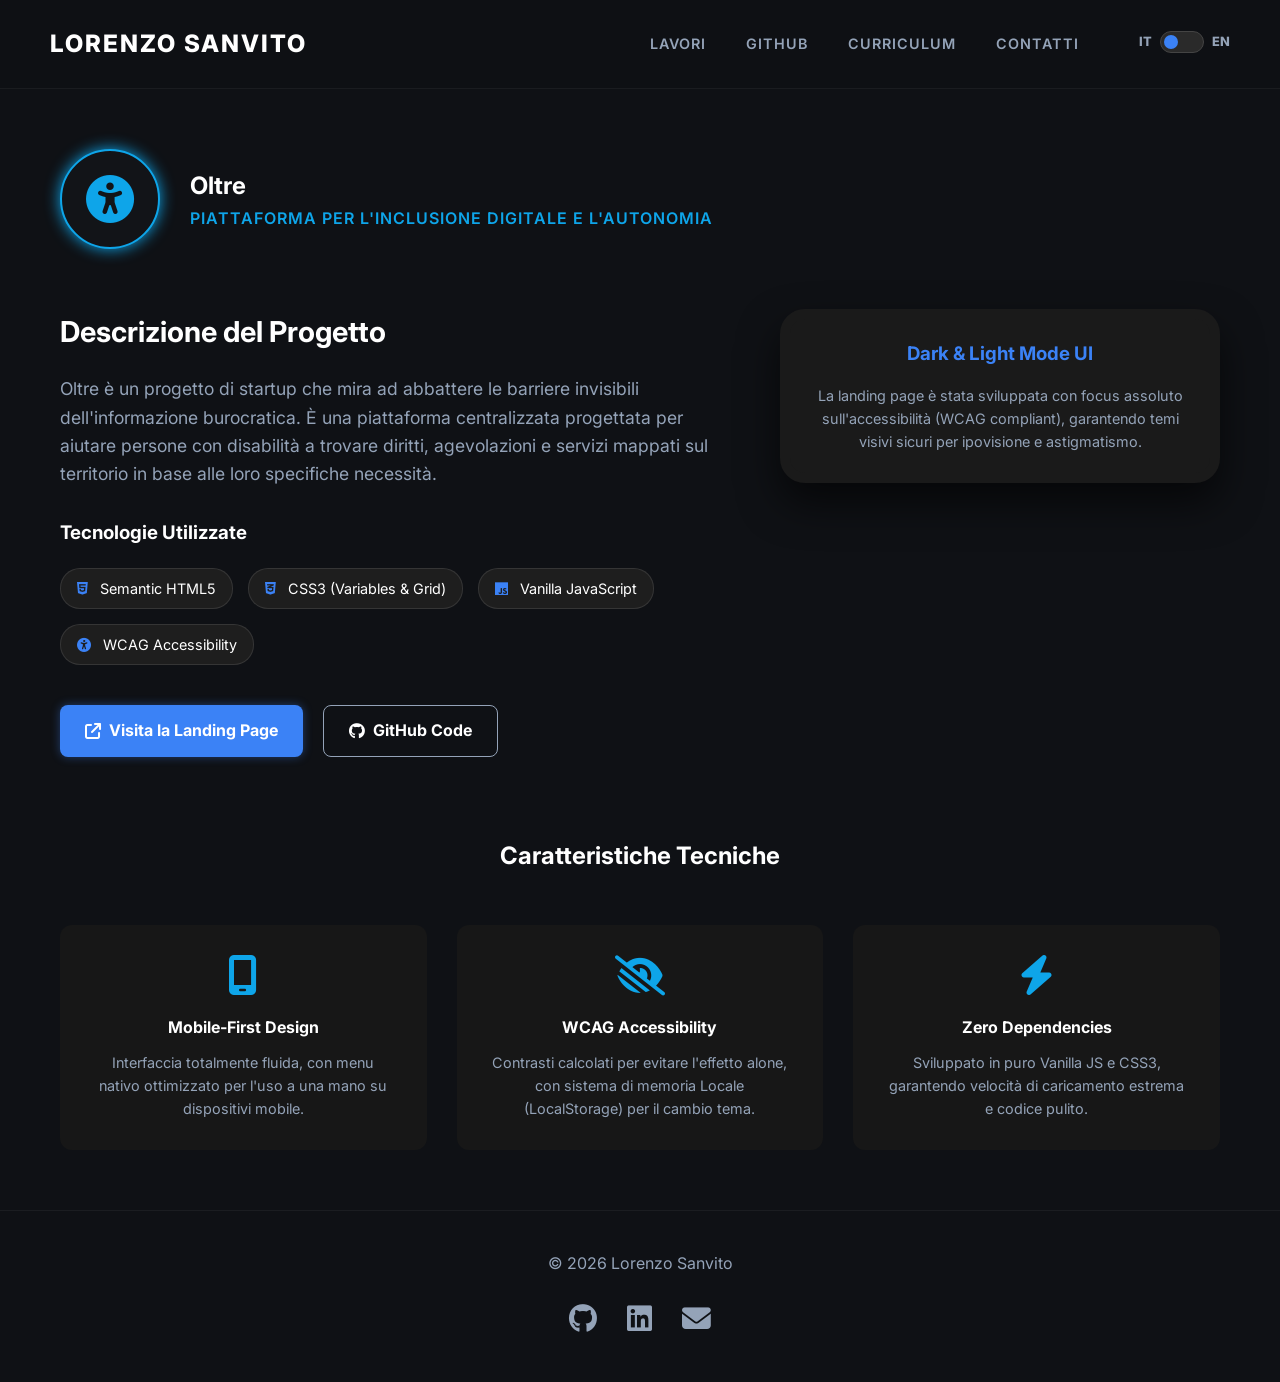
==== projects/oltre.html @ eec2913f "Update oltre.html" ====
<!DOCTYPE html>
<html lang="it">
<head>
    <meta charset="UTF-8">
    <meta name="viewport" content="width=device-width, initial-scale=1.0">
    <title>Oltre | Lorenzo Sanvito</title>
    <link rel="stylesheet" href="../css/style.css">
    <link href="https://fonts.googleapis.com/css2?family=Inter:wght@300;400;600;800&display=swap" rel="stylesheet">
    <link rel="stylesheet" href="https://cdnjs.cloudflare.com/ajax/libs/font-awesome/6.4.0/css/all.min.css">
</head>
<body>

    <header>
        <nav>
            <a href="../index.html" class="logo">LORENZO SANVITO</a>
            <ul class="nav-menu">
                <li>
                    <a href="../index.html#progetti">
                        <span class="lang-it">Lavori</span>
                        <span class="lang-en">Work</span>
                    </a>
                </li>
                <li><a href="https://github.com/SANVITO-LORENZO" target="_blank">GitHub</a></li>
                <li>
                    <a href="../assets/cv-lorenzo-sanvito.pdf" target="_blank" class="cv-link">
                        <span class="lang-it">Curriculum</span>
                        <span class="lang-en">Resume</span>
                    </a>
                </li>
                <li>
                    <a href="#contatti">
                        <span class="lang-it">Contatti</span>
                        <span class="lang-en">Contact</span>
                    </a>
                </li>
                
                <li>
                    <div class="lang-toggle-container">
                        <span class="lang-label">IT</span>
                        <label class="switch">
                            <input type="checkbox" id="lang-toggle">
                            <span class="slider round"></span>
                        </label>
                        <span class="lang-label">EN</span>
                    </div>
                </li>
            </ul>
        </nav>
    </header>

    <main class="project-detail">
        <section class="project-header">
            <div class="project-title-container">
                <i class="fa-solid fa-universal-access bot-logo-img" style="display: flex; align-items: center; justify-content: center; font-size: 3rem; color: var(--neon-glow); background: #121418;"></i>
                <div>
                    <h1>Oltre</h1>
                    <p class="tagline">
                        <span class="lang-it">Piattaforma per l'Inclusione Digitale e l'Autonomia</span>
                        <span class="lang-en">Platform for Digital Inclusion and Autonomy</span>
                    </p>
                </div>
            </div>
        </section>

        <section class="project-content">
            <div class="project-grid">
                <div class="project-info">
                    <h2>
                        <span class="lang-it">Descrizione del Progetto</span>
                        <span class="lang-en">Project Description</span>
                    </h2>
                    <p>
                        <span class="lang-it">Oltre è un progetto di startup che mira ad abbattere le barriere invisibili dell'informazione burocratica. È una piattaforma centralizzata progettata per aiutare persone con disabilità a trovare diritti, agevolazioni e servizi mappati sul territorio in base alle loro specifiche necessità.</span>
                        <span class="lang-en">Oltre is a startup project aimed at breaking down the invisible barriers of bureaucratic information. It is a centralized platform designed to help people with disabilities find rights, benefits, and local services mapped according to their specific needs.</span>
                    </p>
                    
                    <div class="tech-stack">
                        <h3>
                            <span class="lang-it">Tecnologie Utilizzate</span>
                            <span class="lang-en">Technologies Used</span>
                        </h3>
                        <ul>
                            <li><i class="fa-brands fa-html5"></i> Semantic HTML5</li>
                            <li><i class="fa-brands fa-css3-alt"></i> CSS3 (Variables & Grid)</li>
                            <li><i class="fa-brands fa-js"></i> Vanilla JavaScript</li>
                            <li><i class="fa-solid fa-universal-access"></i> WCAG Accessibility</li>
                        </ul>
                    </div>

                    <div class="project-buttons">
                        <a href="https://sanvito-lorenzo.github.io/oltre/" target="_blank" class="btn-neon">
                            <i class="fa-solid fa-arrow-up-right-from-square"></i> 
                            <span class="lang-it">Visita la Landing Page</span>
                            <span class="lang-en">Visit Landing Page</span>
                        </a>
                        <a href="https://github.com/SANVITO-LORENZO/oltre" target="_blank" class="btn-outline">
                            <i class="fa-brands fa-github"></i> GitHub Code
                        </a>
                    </div>
                </div>

                <div class="project-media">
                    <div class="chat-frame" style="max-width: 100%; padding: 20px; background: #1a1a1a;">
                        <h3 style="text-align: center; margin-bottom: 15px; color: var(--accent);">Dark & Light Mode UI</h3>
                        <p style="font-size: 0.9rem; color: var(--text-muted); text-align: center;">
                            <span class="lang-it">La landing page è stata sviluppata con focus assoluto sull'accessibilità (WCAG compliant), garantendo temi visivi sicuri per ipovisione e astigmatismo.</span>
                            <span class="lang-en">The landing page was developed with an absolute focus on accessibility (WCAG compliant), ensuring safe visual themes for low vision and astigmatism.</span>
                        </p>
                    </div>
                </div>
            </div>

            <div class="features-section">
                <h2>
                    <span class="lang-it">Caratteristiche Tecniche</span>
                    <span class="lang-en">Technical Features</span>
                </h2>
                <div class="features-grid">
                    <div class="feature-item">
                        <i class="fa-solid fa-mobile-screen"></i>
                        <h4>Mobile-First Design</h4>
                        <p>
                            <span class="lang-it">Interfaccia totalmente fluida, con menu nativo ottimizzato per l'uso a una mano su dispositivi mobile.</span>
                            <span class="lang-en">Fully fluid interface, featuring a native menu optimized for single-handed use on mobile devices.</span>
                        </p>
                    </div>
                    <div class="feature-item">
                        <i class="fa-solid fa-eye-low-vision"></i>
                        <h4>WCAG Accessibility</h4>
                        <p>
                            <span class="lang-it">Contrasti calcolati per evitare l'effetto alone, con sistema di memoria Locale (LocalStorage) per il cambio tema.</span>
                            <span class="lang-en">Calculated contrasts to avoid halation, with a LocalStorage memory system for theme switching.</span>
                        </p>
                    </div>
                    <div class="feature-item">
                        <i class="fa-solid fa-bolt"></i>
                        <h4>Zero Dependencies</h4>
                        <p>
                            <span class="lang-it">Sviluppato in puro Vanilla JS e CSS3, garantendo velocità di caricamento estrema e codice pulito.</span>
                            <span class="lang-en">Developed in pure Vanilla JS and CSS3, ensuring extreme loading speed and clean code.</span>
                        </p>
                    </div>
                </div>
            </div>
        </section>
    </main>

    <footer id="contatti">
        <div class="footer-content">
            <p>© 2026 Lorenzo Sanvito</p>
            <div class="social-links">
                <a href="https://github.com/SANVITO-LORENZO" target="_blank" aria-label="GitHub"><i class="fa-brands fa-github"></i></a>
                <a href="https://www.linkedin.com/in/lorenzo-sanvito/" target="_blank" aria-label="LinkedIn"><i class="fa-brands fa-linkedin"></i></a>
                <a href="mailto:lorisanvi2000@gmail.com" aria-label="Email"><i class="fa-solid fa-envelope"></i></a>
            </div>
        </div>
    </footer>

    <script src="../js/script.js"></script>
</body>
</html>
---- css/style.css ----
/* =========================================
   VARIABILI E RESET GLOBALE
   ========================================= */
:root {
    --bg-dark: #0f1115; /* Sfondo scuro e profondo */
    --card-bg: #1a1d24;
    --text-main: #ffffff;
    --text-muted: #94a3b8;
    --accent: #3b82f6;
    --neon-glow: #0ea5e9; /* Colore del serpente */
}

* {
    margin: 0;
    padding: 0;
    box-sizing: border-box;
    font-family: 'Inter', sans-serif;
}

body {
    background-color: var(--bg-dark);
    color: var(--text-main);
    line-height: 1.6;
}

/* =========================================
   MENU SUPERIORE (NAVBAR)
   ========================================= */
header {
    width: 100%;
    padding: 25px 50px;
    background-color: rgba(15, 17, 21, 0.9);
    backdrop-filter: blur(10px); /* Effetto vetro sfocato se scorri in giù */
    position: sticky;
    top: 0;
    z-index: 100;
    border-bottom: 1px solid rgba(255,255,255,0.05);
}

nav {
    display: flex;
    justify-content: space-between; /* Logo a sinistra, menu a destra */
    align-items: center;
    max-width: 1200px;
    margin: 0 auto;
}

.logo {
    font-size: 1.5rem;
    font-weight: 800;
    color: var(--text-main);
    text-decoration: none;
    letter-spacing: 2px;
    transition: text-shadow 0.3s ease;
}

.logo:hover {
    text-shadow: 0 0 10px var(--neon-glow);
}

.nav-menu {
    list-style: none;
    display: flex;
    gap: 40px;
}

.nav-menu a {
    color: var(--text-muted);
    text-decoration: none;
    font-weight: 600;
    font-size: 0.9rem;
    text-transform: uppercase;
    letter-spacing: 1px;
    transition: all 0.3s ease;
}

.nav-menu a:hover {
    color: #ffffff;
    text-shadow: 0 0 8px var(--neon-glow);
}

/* =========================================
   INTRODUZIONE
   ========================================= */
.intro {
    max-width: 1200px;
    margin: 80px auto 60px auto;
    padding: 0 20px;
    text-align: left;
}

.intro h2 {
    font-size: 2.5rem;
    font-weight: 800;
    margin-bottom: 10px;
}

.intro p {
    font-size: 1.2rem;
    color: var(--text-muted);
}

/* =========================================
   GRIGLIA PROGETTI & EFFETTO SERPENTE
   ========================================= */
#progetti {
    max-width: 1200px;
    margin: 0 auto 100px auto;
    padding: 0 20px;
}

.grid-container {
    display: grid;
    grid-template-columns: repeat(3, 1fr); 
    gap: 40px; 
}

.card {
    background-color: var(--card-bg);
    border-radius: 12px;
    overflow: hidden;
    text-decoration: none;
    color: var(--text-main);
    border: 2px solid transparent; /* Bordo di base invisibile */
    transition: transform 0.3s ease;
}

.card:hover {
    transform: translateY(-8px);
}

/* IL MOTORE DELL'EFFETTO SERPENTE AL NEON
   L'animazione si accende al 33% del tempo per creare un ciclo a 3 step 
*/
@keyframes snakeNeon {
    0%, 100% { 
        border-color: transparent; 
        box-shadow: none; 
    }
    15% { 
        border-color: var(--neon-glow); 
        box-shadow: 0 0 20px rgba(14, 165, 233, 0.6), inset 0 0 10px rgba(14, 165, 233, 0.2); 
    }
    30% { 
        border-color: transparent; 
        box-shadow: none; 
    }
}

/* Assegniamo l'animazione sfalsandola con i delay */
.card:nth-child(1) { animation: snakeNeon 6s infinite ease-in-out; animation-delay: 0s; }
.card:nth-child(2) { animation: snakeNeon 6s infinite ease-in-out; animation-delay: 2s; }
.card:nth-child(3) { animation: snakeNeon 6s infinite ease-in-out; animation-delay: 4s; }

/* Se aggiungi una riga (progetti 4, 5, 6), il serpente continuerà il giro! */
.card:nth-child(4) { animation: snakeNeon 6s infinite ease-in-out; animation-delay: 0s; }
.card:nth-child(5) { animation: snakeNeon 6s infinite ease-in-out; animation-delay: 2s; }
.card:nth-child(6) { animation: snakeNeon 6s infinite ease-in-out; animation-delay: 4s; }

/* =========================================
   CONTENUTO DELLE CARD
   ========================================= */
.card-image {
    height: 200px;
    background-color: #121418;
    display: flex;
    justify-content: center;
    align-items: center;
}

.placeholder-icon {
    font-size: 3.5rem;
    color: var(--accent);
    transition: transform 0.3s ease, color 0.3s ease;
}

/* Quando passi il mouse sopra, l'icona si illumina a sua volta */
.card:hover .placeholder-icon {
    transform: scale(1.1);
    color: var(--neon-glow);
    text-shadow: 0 0 15px var(--neon-glow);
}

.card-content {
    padding: 25px;
}

.card-content h3 {
    font-size: 1.3rem;
    margin-bottom: 10px;
}

.card-content p {
    color: var(--text-muted);
    font-size: 0.95rem;
}

/* =========================================
   FOOTER & SOCIAL LINKS
   ========================================= */
footer {
    padding: 40px 20px;
    border-top: 1px solid rgba(255,255,255,0.05);
    color: var(--text-muted);
    background-color: var(--bg-dark);
}

.footer-content {
    display: flex;
    flex-direction: column;
    align-items: center;
    gap: 20px; /* Spazio tra la scritta e le icone */
    max-width: 1200px;
    margin: 0 auto;
}

.social-links {
    display: flex;
    gap: 30px; /* Spazio tra le singole icone */
}

.social-links a {
    color: var(--text-muted);
    font-size: 1.8rem; /* Grandezza delle icone */
    transition: all 0.3s ease;
    text-decoration: none;
}

/* L'effetto Neon applicato anche alle icone social */
.social-links a:hover {
    color: var(--neon-glow);
    transform: translateY(-5px); /* Solleva leggermente l'icona */
    text-shadow: 0 0 15px var(--neon-glow);
}

/* =========================================
   MEDIA QUERIES (PER CELLULARI E TABLET)
   ========================================= */
@media (max-width: 900px) {
    /* Tablet */
    .grid-container { grid-template-columns: repeat(2, 1fr); }
    header { padding: 20px; }
    .project-grid { gap: 40px; }
}

@media (max-width: 768px) {
    /* Cellulari */
    
    /* 1. Sistemazione del Menu in alto */
    nav { 
        flex-direction: column; 
        gap: 15px; 
    }
    .nav-menu { 
        flex-wrap: wrap; /* Fa andare a capo le voci del menu se non ci stanno */
        justify-content: center; 
        gap: 15px; 
        width: 100%;
    }
    .nav-menu a { 
        font-size: 0.85rem; /* Rimpicciolisce leggermente il font del menu */
    }
    
    /* 2. Sistemazione Home Page */
    .grid-container { grid-template-columns: 1fr; }
    .intro { margin-top: 40px; text-align: center; }
    
    /* 3. Sistemazione Titolo Pagina Progetto */
    .project-title-container { 
        flex-direction: column; 
        text-align: center; 
        gap: 15px;
        margin-bottom: 40px;
    }
    .project-title-container h1 { font-size: 2.2rem; }
    .tagline { font-size: 0.85rem; line-height: 1.4; }
    .bot-logo-img { width: 85px; height: 85px; } /* Logo un po' più piccolo */
    
    /* 4. Centratura dei contenuti e Bottoni Grandi */
    .project-grid { grid-template-columns: 1fr; gap: 40px; }
    .project-info h2, .project-info p { text-align: center; }
    
    .tech-stack h3 { text-align: center; }
    .tech-stack ul { justify-content: center; } /* Centra i blocchetti delle tecnologie */
    
    .project-buttons { 
        flex-direction: column; /* Incolonna i bottoni uno sopra l'altro */
        gap: 15px; 
        width: 100%;
    }
    .btn-neon, .btn-outline { 
        width: 100%; /* I bottoni prendono tutta la larghezza dello schermo */
        text-align: center; 
    }
}

/* =========================================
   PROJECT DETAIL PAGE
   ========================================= */
.project-detail {
    max-width: 1200px;
    margin: 60px auto;
    padding: 0 20px;
}

.project-title-container {
    display: flex;
    align-items: center;
    gap: 30px;
    margin-bottom: 60px;
}

.bot-logo-img {
    width: 100px;
    height: 100px;
    border-radius: 50%;
    border: 2px solid var(--neon-glow);
    box-shadow: 0 0 15px var(--neon-glow);
}

.tagline {
    color: var(--neon-glow);
    font-weight: 600;
    text-transform: uppercase;
    letter-spacing: 1px;
}

.project-grid {
    display: grid;
    grid-template-columns: 1.5fr 1fr; 
    gap: 60px;
    margin-bottom: 80px;
    align-items: start; 
}

.project-info h2 {
    margin-bottom: 20px;
    font-size: 1.8rem;
}

.project-info p {
    color: var(--text-muted);
    margin-bottom: 30px;
    font-size: 1.1rem;
}

.tech-stack ul {
    list-style: none;
    margin: 20px 0 40px 0;
    display: flex;
    flex-wrap: wrap;
    gap: 15px;
}

.tech-stack li {
    background: #1e1e1e;
    padding: 8px 16px;
    border-radius: 20px;
    font-size: 0.9rem;
    border: 1px solid rgba(255,255,255,0.1);
}

.tech-stack i {
    margin-right: 8px;
    color: var(--accent);
}

/* BOTTONI */
.project-buttons {
    display: flex;
    gap: 20px;
}

.btn-neon {
    background: var(--accent);
    color: white;
    padding: 12px 25px;
    border-radius: 8px;
    text-decoration: none;
    font-weight: 700;
    transition: all 0.3s;
    box-shadow: 0 0 10px rgba(59, 130, 246, 0.4);
    display: inline-flex;
    align-items: center;
    justify-content: center;
    gap: 8px; /* Spazio fisso tra icona e testo */
}

.btn-neon:hover {
    box-shadow: 0 0 20px var(--neon-glow);
    transform: scale(1.05);
}

.btn-outline {
    border: 1px solid var(--text-muted);
    color: var(--text-main);
    padding: 12px 25px;
    border-radius: 8px;
    text-decoration: none;
    font-weight: 700;
    transition: all 0.3s;
    display: inline-flex;
    align-items: center;
    justify-content: center;
    gap: 8px; /* Spazio fisso tra icona e testo */
}

.btn-outline:hover {
    border-color: white;
    background: rgba(255,255,255,0.05);
}

/* MEDIA */
.chat-frame {
    border: 10px solid #1a1a1a; 
    border-radius: 25px; 
    overflow: hidden;
    box-shadow: 0 20px 40px rgba(0,0,0,0.6);
    max-width: 320px; 
    margin: 0 auto; 
}

.chat-img {
    width: 100%;
    display: block;
}

/* FEATURES GRID */
.features-section h2 {
    text-align: center;
    margin-bottom: 50px;
}

.features-grid {
    display: grid;
    grid-template-columns: repeat(auto-fit, minmax(250px, 1fr));
    gap: 30px;
}

.feature-item {
    background: #171717;
    padding: 30px;
    border-radius: 12px;
    text-align: center;
}

.feature-item i {
    font-size: 2.5rem;
    color: var(--neon-glow);
    margin-bottom: 20px;
}

.feature-item h4 {
    margin-bottom: 10px;
}

.feature-item p {
    font-size: 0.9rem;
    color: var(--text-muted);
}

/* RESPONSIVE */
@media (max-width: 850px) {
    .project-grid { grid-template-columns: 1fr; }
    .project-title-container { flex-direction: column; text-align: center; }
}

/* =========================================
   TOGGLE LINGUA E LOGICA TRADUZIONI
   ========================================= */

/* L'interruttore fisico */
.lang-toggle-container {
    display: flex;
    align-items: center;
    gap: 8px;
    margin-left: 20px;
}

.lang-label {
    font-size: 0.8rem;
    font-weight: 800;
    color: var(--text-muted);
}

.switch {
    position: relative;
    display: inline-block;
    width: 44px;
    height: 22px;
}

.switch input {
    opacity: 0;
    width: 0;
    height: 0;
}

.slider {
    position: absolute;
    cursor: pointer;
    top: 0; left: 0; right: 0; bottom: 0;
    background-color: #2a2a2a;
    transition: .4s;
    border: 1px solid #444;
}

.slider:before {
    position: absolute;
    content: "";
    height: 14px;
    width: 14px;
    left: 3px;
    bottom: 3px;
    background-color: var(--accent);
    transition: .4s;
}

input:checked + .slider {
    background-color: #1a1a1a;
    border-color: var(--neon-glow);
}

input:checked + .slider:before {
    transform: translateX(22px);
    background-color: var(--neon-glow);
    box-shadow: 0 0 10px var(--neon-glow);
}

.slider.round {
    border-radius: 34px;
}

.slider.round:before {
    border-radius: 50%;
}

/* La magia per nascondere testi e immagini in modo sicuro */
.lang-en { 
    display: none; 
}

body.english-mode .lang-it { 
    display: none; 
}

/* Mostra i TESTI in inglese come "inline" (non scombina i bottoni) */
body.english-mode span.lang-en { 
    display: inline; 
}

/* Mostra le IMMAGINI in inglese come "block" */
body.english-mode img.lang-en { 
    display: block; 
}
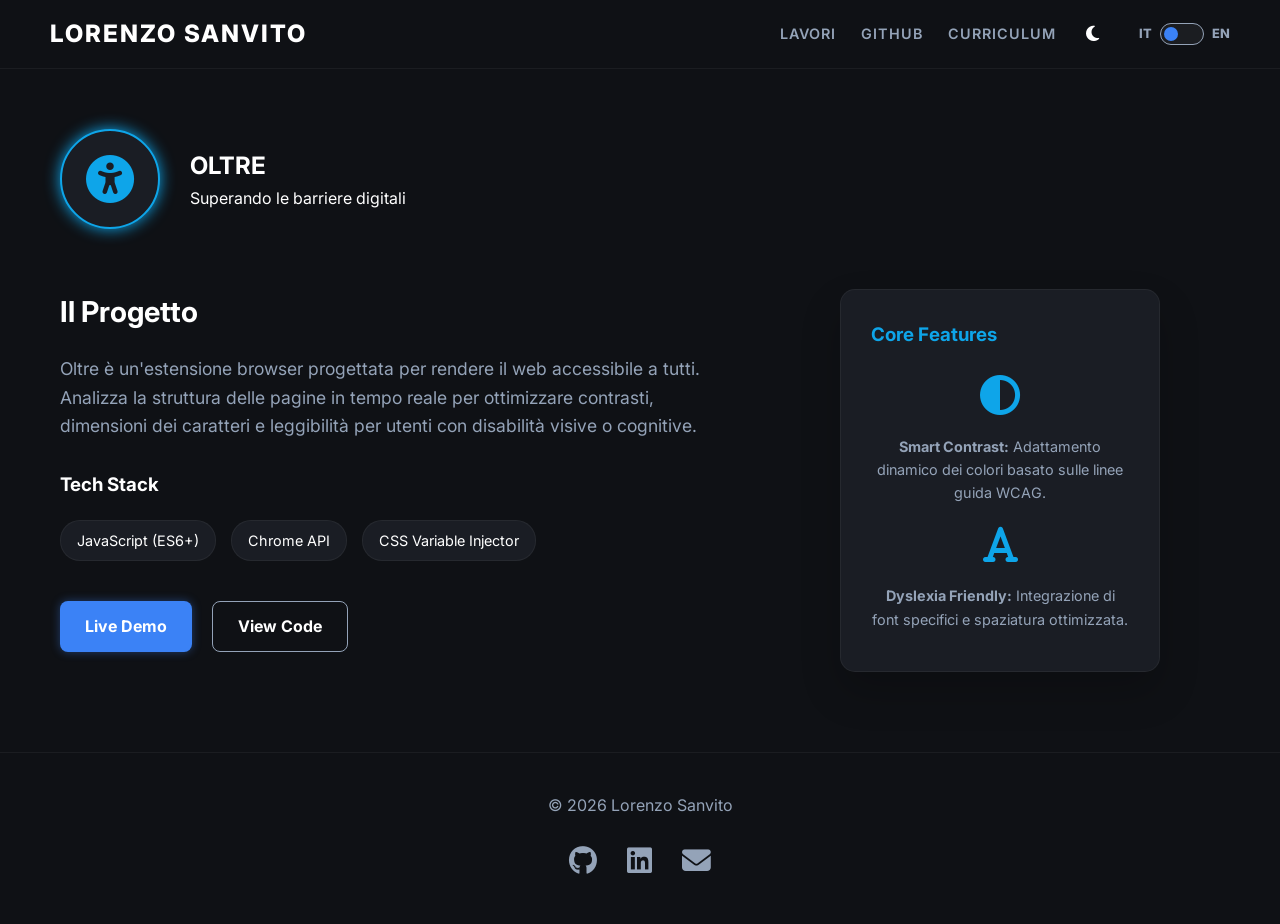
==== commit ec544349: "Refactor header/nav and update project styles Replace static header with a responsive nav (menu butt" ====
--- a/projects/oltre.html
+++ b/projects/oltre.html
@@ -10,152 +10,100 @@
 </head>
 <body>
 
-    <header>
-        <nav>
-            <a href="../index.html" class="logo">LORENZO SANVITO</a>
-            <ul class="nav-menu">
-                <li>
-                    <a href="../index.html#progetti">
-                        <span class="lang-it">Lavori</span>
-                        <span class="lang-en">Work</span>
-                    </a>
-                </li>
-                <li><a href="https://github.com/SANVITO-LORENZO" target="_blank">GitHub</a></li>
-                <li>
-                    <a href="../assets/cv-lorenzo-sanvito.pdf" target="_blank" class="cv-link">
-                        <span class="lang-it">Curriculum</span>
-                        <span class="lang-en">Resume</span>
-                    </a>
-                </li>
-                <li>
-                    <a href="#contatti">
-                        <span class="lang-it">Contatti</span>
-                        <span class="lang-en">Contact</span>
-                    </a>
-                </li>
-                
-                <li>
-                    <div class="lang-toggle-container">
-                        <span class="lang-label">IT</span>
-                        <label class="switch">
-                            <input type="checkbox" id="lang-toggle">
-                            <span class="slider round"></span>
-                        </label>
-                        <span class="lang-label">EN</span>
-                    </div>
-                </li>
-            </ul>
-        </nav>
-    </header>
+<header>
+    <nav>
+        <a href="../index.html" class="logo">LORENZO SANVITO</a>
+        
+        <button id="menu-toggle" class="menu-btn" aria-label="Apri Menu">
+            <i class="fa-solid fa-bars"></i>
+        </button>
 
-    <main class="project-detail">
-        <section class="project-header">
+        <ul id="nav-menu" class="nav-menu">
+            <li><a href="../index.html#progetti"><span class="lang-it">Lavori</span><span class="lang-en">Work</span></a></li>
+            <li><a href="https://github.com/SANVITO-LORENZO" target="_blank">GitHub</a></li>
+            <li><a href="../assets/cv-lorenzo-sanvito.pdf" target="_blank" class="cv-link">
+                <span class="lang-it">Curriculum</span><span class="lang-en">Resume</span>
+            </a></li>
+            <li>
+                <button id="theme-toggle" class="theme-btn">
+                    <i id="theme-icon" class="fa-solid fa-moon"></i>
+                </button>
+            </li>
+            <li>
+                <div class="lang-toggle-container">
+                    <span class="lang-label">IT</span>
+                    <label class="switch">
+                        <input type="checkbox" id="lang-toggle">
+                        <span class="slider round"></span>
+                    </label>
+                    <span class="lang-label">EN</span>
+                </div>
+            </li>
+        </ul>
+    </nav>
+</header>
+
+<main>
+    <section class="project-detail">
+        <div class="container">
             <div class="project-title-container">
-                <i class="fa-solid fa-universal-access bot-logo-img" style="display: flex; align-items: center; justify-content: center; font-size: 3rem; color: var(--neon-glow); background: #121418;"></i>
-                <div>
-                    <h1>Oltre</h1>
-                    <p class="tagline">
-                        <span class="lang-it">Piattaforma per l'Inclusione Digitale e l'Autonomia</span>
-                        <span class="lang-en">Platform for Digital Inclusion and Autonomy</span>
-                    </p>
+                <i class="fa-solid fa-universal-access bot-logo-img" style="display: flex; align-items: center; justify-content: center; font-size: 3rem; color: var(--neon-glow); background: var(--card-bg); border-radius: 50%; width: 100px; height: 100px;"></i>
+                <div class="project-title-text">
+                    <h1>OLTRE</h1>
+                    <p class="subtitle">Superando le barriere digitali</p>
                 </div>
             </div>
-        </section>
 
-        <section class="project-content">
             <div class="project-grid">
                 <div class="project-info">
-                    <h2>
-                        <span class="lang-it">Descrizione del Progetto</span>
-                        <span class="lang-en">Project Description</span>
-                    </h2>
+                    <h2>Il Progetto</h2>
                     <p>
-                        <span class="lang-it">Oltre è un progetto di startup che mira ad abbattere le barriere invisibili dell'informazione burocratica. È una piattaforma centralizzata progettata per aiutare persone con disabilità a trovare diritti, agevolazioni e servizi mappati sul territorio in base alle loro specifiche necessità.</span>
-                        <span class="lang-en">Oltre is a startup project aimed at breaking down the invisible barriers of bureaucratic information. It is a centralized platform designed to help people with disabilities find rights, benefits, and local services mapped according to their specific needs.</span>
+                        <span class="lang-it">Oltre è un'estensione browser progettata per rendere il web accessibile a tutti. Analizza la struttura delle pagine in tempo reale per ottimizzare contrasti, dimensioni dei caratteri e leggibilità per utenti con disabilità visive o cognitive.</span>
+                        <span class="lang-en">Oltre is a browser extension designed to make the web accessible to everyone. It analyzes page structures in real-time to optimize contrasts, font sizes, and readability for users with visual or cognitive disabilities.</span>
                     </p>
-                    
+
                     <div class="tech-stack">
-                        <h3>
-                            <span class="lang-it">Tecnologie Utilizzate</span>
-                            <span class="lang-en">Technologies Used</span>
-                        </h3>
+                        <h3>Tech Stack</h3>
                         <ul>
-                            <li><i class="fa-brands fa-html5"></i> Semantic HTML5</li>
-                            <li><i class="fa-brands fa-css3-alt"></i> CSS3 (Variables & Grid)</li>
-                            <li><i class="fa-brands fa-js"></i> Vanilla JavaScript</li>
-                            <li><i class="fa-solid fa-universal-access"></i> WCAG Accessibility</li>
+                            <li>JavaScript (ES6+)</li>
+                            <li>Chrome API</li>
+                            <li>CSS Variable Injector</li>
                         </ul>
                     </div>
 
                     <div class="project-buttons">
-                        <a href="https://sanvito-lorenzo.github.io/oltre/" target="_blank" class="btn-neon">
-                            <i class="fa-solid fa-arrow-up-right-from-square"></i> 
-                            <span class="lang-it">Visita la Landing Page</span>
-                            <span class="lang-en">Visit Landing Page</span>
-                        </a>
-                        <a href="https://github.com/SANVITO-LORENZO/oltre" target="_blank" class="btn-outline">
-                            <i class="fa-brands fa-github"></i> GitHub Code
-                        </a>
+                        <a href="#" class="btn-neon">Live Demo</a>
+                        <a href="https://github.com/SANVITO-LORENZO" class="btn-outline">View Code</a>
                     </div>
                 </div>
 
-                <div class="project-media">
-                    <div class="chat-frame" style="max-width: 100%; padding: 20px; background: #1a1a1a;">
-                        <h3 style="text-align: center; margin-bottom: 15px; color: var(--accent);">Dark & Light Mode UI</h3>
-                        <p style="font-size: 0.9rem; color: var(--text-muted); text-align: center;">
-                            <span class="lang-it">La landing page è stata sviluppata con focus assoluto sull'accessibilità (WCAG compliant), garantendo temi visivi sicuri per ipovisione e astigmatismo.</span>
-                            <span class="lang-en">The landing page was developed with an absolute focus on accessibility (WCAG compliant), ensuring safe visual themes for low vision and astigmatism.</span>
-                        </p>
+                <div class="chat-frame" style="padding: 30px; background: var(--card-bg); border: 1px solid var(--border-color); border-radius: 15px;">
+                    <h3 style="color: var(--neon-glow); margin-bottom: 15px;">Core Features</h3>
+                    <div class="feature-item" style="background: none; border: none; padding: 10px 0;">
+                        <i class="fa-solid fa-circle-half-stroke"></i>
+                        <p><strong>Smart Contrast:</strong> Adattamento dinamico dei colori basato sulle linee guida WCAG.</p>
+                    </div>
+                    <div class="feature-item" style="background: none; border: none; padding: 10px 0;">
+                        <i class="fa-solid fa-font"></i>
+                        <p><strong>Dyslexia Friendly:</strong> Integrazione di font specifici e spaziatura ottimizzata.</p>
                     </div>
                 </div>
             </div>
+        </div>
+    </section>
+</main>
 
-            <div class="features-section">
-                <h2>
-                    <span class="lang-it">Caratteristiche Tecniche</span>
-                    <span class="lang-en">Technical Features</span>
-                </h2>
-                <div class="features-grid">
-                    <div class="feature-item">
-                        <i class="fa-solid fa-mobile-screen"></i>
-                        <h4>Mobile-First Design</h4>
-                        <p>
-                            <span class="lang-it">Interfaccia totalmente fluida, con menu nativo ottimizzato per l'uso a una mano su dispositivi mobile.</span>
-                            <span class="lang-en">Fully fluid interface, featuring a native menu optimized for single-handed use on mobile devices.</span>
-                        </p>
-                    </div>
-                    <div class="feature-item">
-                        <i class="fa-solid fa-eye-low-vision"></i>
-                        <h4>WCAG Accessibility</h4>
-                        <p>
-                            <span class="lang-it">Contrasti calcolati per evitare l'effetto alone, con sistema di memoria Locale (LocalStorage) per il cambio tema.</span>
-                            <span class="lang-en">Calculated contrasts to avoid halation, with a LocalStorage memory system for theme switching.</span>
-                        </p>
-                    </div>
-                    <div class="feature-item">
-                        <i class="fa-solid fa-bolt"></i>
-                        <h4>Zero Dependencies</h4>
-                        <p>
-                            <span class="lang-it">Sviluppato in puro Vanilla JS e CSS3, garantendo velocità di caricamento estrema e codice pulito.</span>
-                            <span class="lang-en">Developed in pure Vanilla JS and CSS3, ensuring extreme loading speed and clean code.</span>
-                        </p>
-                    </div>
-                </div>
-            </div>
-        </section>
-    </main>
+<footer id="contatti">
+    <div class="footer-content">
+        <p>© 2026 Lorenzo Sanvito</p>
+        <div class="social-links">
+            <a href="https://github.com/SANVITO-LORENZO" target="_blank"><i class="fa-brands fa-github"></i></a>
+            <a href="https://www.linkedin.com/in/lorenzo-sanvito/" target="_blank"><i class="fa-brands fa-linkedin"></i></a>
+            <a href="mailto:lorisanvi2000@gmail.com"><i class="fa-solid fa-envelope"></i></a>
+        </div>
+    </div>
+</footer>
 
-    <footer id="contatti">
-        <div class="footer-content">
-            <p>© 2026 Lorenzo Sanvito</p>
-            <div class="social-links">
-                <a href="https://github.com/SANVITO-LORENZO" target="_blank" aria-label="GitHub"><i class="fa-brands fa-github"></i></a>
-                <a href="https://www.linkedin.com/in/lorenzo-sanvito/" target="_blank" aria-label="LinkedIn"><i class="fa-brands fa-linkedin"></i></a>
-                <a href="mailto:lorisanvi2000@gmail.com" aria-label="Email"><i class="fa-solid fa-envelope"></i></a>
-            </div>
-        </div>
-    </footer>
-
-    <script src="../js/script.js"></script>
+<script src="../js/script.js"></script>
 </body>
 </html>
--- a/css/style.css
+++ b/css/style.css
@@ -2,12 +2,27 @@
    VARIABILI E RESET GLOBALE
    ========================================= */
 :root {
-    --bg-dark: #0f1115; /* Sfondo scuro e profondo */
+    /* Tema Scuro (Default) */
+    --bg-dark: #0f1115; 
     --card-bg: #1a1d24;
+    --card-img-bg: #121418;
     --text-main: #ffffff;
     --text-muted: #94a3b8;
     --accent: #3b82f6;
-    --neon-glow: #0ea5e9; /* Colore del serpente */
+    --neon-glow: #0ea5e9; 
+    --border-color: rgba(255,255,255,0.05);
+}
+
+body.light-mode {
+    /* Tema Chiaro */
+    --bg-dark: #f8fafc;
+    --card-bg: #ffffff;
+    --card-img-bg: #f1f5f9;
+    --text-main: #0f1115;
+    --text-muted: #475569;
+    --accent: #2563eb;
+    --neon-glow: #0284c7;
+    --border-color: rgba(0,0,0,0.1);
 }
 
 * {
@@ -17,10 +32,18 @@
     font-family: 'Inter', sans-serif;
 }
 
+/* FIX SCOLL LATERALE MOBILE */
+html, body {
+    overflow-x: hidden;
+    position: relative;
+    width: 100%;
+}
+
 body {
     background-color: var(--bg-dark);
     color: var(--text-main);
     line-height: 1.6;
+    transition: background-color 0.3s ease, color 0.3s ease;
 }
 
 /* =========================================
@@ -28,40 +51,40 @@
    ========================================= */
 header {
     width: 100%;
-    padding: 25px 50px;
-    background-color: rgba(15, 17, 21, 0.9);
-    backdrop-filter: blur(10px); /* Effetto vetro sfocato se scorri in giù */
+    padding: 15px 50px;
+    background-color: var(--bg-dark); /* Usa la variabile così cambia con il tema */
     position: sticky;
     top: 0;
-    z-index: 100;
-    border-bottom: 1px solid rgba(255,255,255,0.05);
+    z-index: 1000;
+    border-bottom: 1px solid var(--border-color);
 }
 
 nav {
     display: flex;
-    justify-content: space-between; /* Logo a sinistra, menu a destra */
+    justify-content: space-between;
     align-items: center;
     max-width: 1200px;
     margin: 0 auto;
 }
 
+.nav-menu {
+    display: flex;
+    align-items: center;
+    gap: 25px;
+    list-style: none;
+}
+
 .logo {
     font-size: 1.5rem;
     font-weight: 800;
     color: var(--text-main);
     text-decoration: none;
     letter-spacing: 2px;
-    transition: text-shadow 0.3s ease;
+    transition: text-shadow 0.3s ease, color 0.3s ease;
 }
 
 .logo:hover {
     text-shadow: 0 0 10px var(--neon-glow);
-}
-
-.nav-menu {
-    list-style: none;
-    display: flex;
-    gap: 40px;
 }
 
 .nav-menu a {
@@ -75,8 +98,30 @@
 }
 
 .nav-menu a:hover {
-    color: #ffffff;
+    color: var(--text-main);
     text-shadow: 0 0 8px var(--neon-glow);
+}
+
+/* BOTTONI TEMA E MENU MOBILE */
+.theme-btn, .menu-btn {
+    background: none;
+    border: none;
+    color: var(--text-main);
+    font-size: 1.1rem; /* Icone più piccole e eleganti */
+    cursor: pointer;
+    display: flex;
+    align-items: center;
+    padding: 5px;
+    transition: 0.3s;
+}
+
+.menu-btn {
+    display: none;
+}
+
+.theme-btn:hover {
+    transform: scale(1.1);
+    color: var(--neon-glow);
 }
 
 /* =========================================
@@ -121,51 +166,35 @@
     overflow: hidden;
     text-decoration: none;
     color: var(--text-main);
-    border: 2px solid transparent; /* Bordo di base invisibile */
-    transition: transform 0.3s ease;
+    border: 2px solid transparent; 
+    transition: transform 0.3s ease, background-color 0.3s ease;
+    box-shadow: 0 10px 30px rgba(0,0,0,0.1);
 }
 
 .card:hover {
     transform: translateY(-8px);
 }
 
-/* IL MOTORE DELL'EFFETTO SERPENTE AL NEON
-   L'animazione si accende al 33% del tempo per creare un ciclo a 3 step 
-*/
 @keyframes snakeNeon {
-    0%, 100% { 
-        border-color: transparent; 
-        box-shadow: none; 
-    }
-    15% { 
-        border-color: var(--neon-glow); 
-        box-shadow: 0 0 20px rgba(14, 165, 233, 0.6), inset 0 0 10px rgba(14, 165, 233, 0.2); 
-    }
-    30% { 
-        border-color: transparent; 
-        box-shadow: none; 
-    }
-}
-
-/* Assegniamo l'animazione sfalsandola con i delay */
+    0%, 100% { border-color: transparent; box-shadow: 0 10px 30px rgba(0,0,0,0.1); }
+    15% { border-color: var(--neon-glow); box-shadow: 0 0 20px rgba(14, 165, 233, 0.6), inset 0 0 10px rgba(14, 165, 233, 0.2); }
+    30% { border-color: transparent; box-shadow: 0 10px 30px rgba(0,0,0,0.1); }
+}
+
 .card:nth-child(1) { animation: snakeNeon 6s infinite ease-in-out; animation-delay: 0s; }
 .card:nth-child(2) { animation: snakeNeon 6s infinite ease-in-out; animation-delay: 2s; }
 .card:nth-child(3) { animation: snakeNeon 6s infinite ease-in-out; animation-delay: 4s; }
 
-/* Se aggiungi una riga (progetti 4, 5, 6), il serpente continuerà il giro! */
-.card:nth-child(4) { animation: snakeNeon 6s infinite ease-in-out; animation-delay: 0s; }
-.card:nth-child(5) { animation: snakeNeon 6s infinite ease-in-out; animation-delay: 2s; }
-.card:nth-child(6) { animation: snakeNeon 6s infinite ease-in-out; animation-delay: 4s; }
-
 /* =========================================
    CONTENUTO DELLE CARD
    ========================================= */
 .card-image {
     height: 200px;
-    background-color: #121418;
+    background-color: var(--card-img-bg);
     display: flex;
     justify-content: center;
     align-items: center;
+    transition: background-color 0.3s ease;
 }
 
 .placeholder-icon {
@@ -174,382 +203,193 @@
     transition: transform 0.3s ease, color 0.3s ease;
 }
 
-/* Quando passi il mouse sopra, l'icona si illumina a sua volta */
 .card:hover .placeholder-icon {
     transform: scale(1.1);
     color: var(--neon-glow);
     text-shadow: 0 0 15px var(--neon-glow);
 }
 
-.card-content {
-    padding: 25px;
-}
-
-.card-content h3 {
-    font-size: 1.3rem;
-    margin-bottom: 10px;
-}
-
-.card-content p {
-    color: var(--text-muted);
-    font-size: 0.95rem;
-}
+.card-content { padding: 25px; }
+.card-content h3 { font-size: 1.3rem; margin-bottom: 10px; }
+.card-content p { color: var(--text-muted); font-size: 0.95rem; }
+
+/* =========================================
+   PROJECT DETAIL PAGE
+   ========================================= */
+.project-detail { max-width: 1200px; margin: 60px auto; padding: 0 20px; }
+
+.project-title-container {
+    display: flex; align-items: center; gap: 30px; margin-bottom: 60px;
+}
+
+.bot-logo-img {
+    width: 100px; height: 100px; border-radius: 50%;
+    border: 2px solid var(--neon-glow); box-shadow: 0 0 15px var(--neon-glow);
+}
+
+.tagline {
+    color: var(--neon-glow); font-weight: 600; text-transform: uppercase; letter-spacing: 1px;
+}
+
+.project-grid {
+    display: grid; grid-template-columns: 1.5fr 1fr; gap: 60px; margin-bottom: 80px; align-items: start; 
+}
+
+.project-info h2 { margin-bottom: 20px; font-size: 1.8rem; }
+.project-info p { color: var(--text-muted); margin-bottom: 30px; font-size: 1.1rem; }
+
+.tech-stack ul {
+    list-style: none; margin: 20px 0 40px 0; display: flex; flex-wrap: wrap; gap: 15px;
+}
+
+.tech-stack li {
+    background: var(--card-bg); padding: 8px 16px; border-radius: 20px;
+    font-size: 0.9rem; border: 1px solid var(--border-color);
+}
+
+.tech-stack i { margin-right: 8px; color: var(--accent); }
+
+/* BOTTONI */
+.project-buttons { display: flex; gap: 20px; }
+
+.btn-neon {
+    background: var(--accent); color: white; padding: 12px 25px; border-radius: 8px;
+    text-decoration: none; font-weight: 700; transition: all 0.3s;
+    box-shadow: 0 0 10px rgba(59, 130, 246, 0.4); display: inline-flex; align-items: center; justify-content: center; gap: 8px; 
+}
+
+.btn-neon:hover { box-shadow: 0 0 20px var(--neon-glow); transform: scale(1.05); }
+
+.btn-outline {
+    border: 1px solid var(--text-muted); color: var(--text-main); padding: 12px 25px; border-radius: 8px;
+    text-decoration: none; font-weight: 700; transition: all 0.3s; display: inline-flex; align-items: center; justify-content: center; gap: 8px; 
+}
+
+.btn-outline:hover { border-color: var(--text-main); background: rgba(128,128,128,0.1); }
+
+/* MEDIA */
+.chat-frame {
+    border: 10px solid var(--card-bg); border-radius: 25px; overflow: hidden;
+    box-shadow: 0 20px 40px rgba(0,0,0,0.2); max-width: 320px; margin: 0 auto; 
+}
+
+.chat-img { width: 100%; display: block; }
+
+/* FEATURES GRID */
+.features-section h2 { text-align: center; margin-bottom: 50px; }
+.features-grid { display: grid; grid-template-columns: repeat(auto-fit, minmax(250px, 1fr)); gap: 30px; }
+
+.feature-item {
+    background: var(--card-bg); padding: 30px; border-radius: 12px; text-align: center; border: 1px solid var(--border-color);
+}
+.feature-item i { font-size: 2.5rem; color: var(--neon-glow); margin-bottom: 20px; }
+.feature-item h4 { margin-bottom: 10px; }
+.feature-item p { font-size: 0.9rem; color: var(--text-muted); }
 
 /* =========================================
    FOOTER & SOCIAL LINKS
    ========================================= */
 footer {
     padding: 40px 20px;
-    border-top: 1px solid rgba(255,255,255,0.05);
+    border-top: 1px solid var(--border-color);
     color: var(--text-muted);
     background-color: var(--bg-dark);
 }
 
-.footer-content {
-    display: flex;
-    flex-direction: column;
-    align-items: center;
-    gap: 20px; /* Spazio tra la scritta e le icone */
-    max-width: 1200px;
-    margin: 0 auto;
-}
-
-.social-links {
-    display: flex;
-    gap: 30px; /* Spazio tra le singole icone */
-}
-
-.social-links a {
-    color: var(--text-muted);
-    font-size: 1.8rem; /* Grandezza delle icone */
-    transition: all 0.3s ease;
-    text-decoration: none;
-}
-
-/* L'effetto Neon applicato anche alle icone social */
-.social-links a:hover {
-    color: var(--neon-glow);
-    transform: translateY(-5px); /* Solleva leggermente l'icona */
-    text-shadow: 0 0 15px var(--neon-glow);
-}
+.footer-content { display: flex; flex-direction: column; align-items: center; gap: 20px; max-width: 1200px; margin: 0 auto; }
+.social-links { display: flex; gap: 30px; }
+.social-links a { color: var(--text-muted); font-size: 1.8rem; transition: all 0.3s ease; text-decoration: none; }
+.social-links a:hover { color: var(--neon-glow); transform: translateY(-5px); text-shadow: 0 0 15px var(--neon-glow); }
+
+/* =========================================
+   TOGGLE LINGUA E LOGICA TRADUZIONI
+   ========================================= */
+.lang-toggle-container { display: flex; align-items: center; gap: 8px; margin-left: 10px; }
+.lang-label { font-size: 0.8rem; font-weight: 800; color: var(--text-muted); }
+.switch { position: relative; display: inline-block; width: 44px; height: 22px; }
+.switch input { opacity: 0; width: 0; height: 0; }
+.slider { position: absolute; cursor: pointer; top: 0; left: 0; right: 0; bottom: 0; background-color: var(--border-color); transition: .4s; border: 1px solid var(--text-muted); }
+.slider:before { position: absolute; content: ""; height: 14px; width: 14px; left: 3px; bottom: 3px; background-color: var(--accent); transition: .4s; }
+input:checked + .slider { background-color: var(--card-bg); border-color: var(--neon-glow); }
+input:checked + .slider:before { transform: translateX(22px); background-color: var(--neon-glow); box-shadow: 0 0 10px var(--neon-glow); }
+.slider.round { border-radius: 34px; }
+.slider.round:before { border-radius: 50%; }
+
+.lang-en { display: none; }
+body.english-mode .lang-it { display: none; }
+body.english-mode span.lang-en { display: inline; }
+body.english-mode img.lang-en { display: block; }
 
 /* =========================================
    MEDIA QUERIES (PER CELLULARI E TABLET)
    ========================================= */
 @media (max-width: 900px) {
-    /* Tablet */
     .grid-container { grid-template-columns: repeat(2, 1fr); }
     header { padding: 20px; }
     .project-grid { gap: 40px; }
 }
 
 @media (max-width: 768px) {
-    /* Cellulari */
-    
-    /* 1. Sistemazione del Menu in alto */
-    nav { 
+    /* 1. Tasto Hamburger visibile */
+    .menu-btn { display: block; }
+
+    /* 2. Menu a scorrimento laterale (Esattamente come Oltre) */
+    .nav-menu {
+        position: fixed; 
+        top: 75px; 
+        right: -100%; 
+        width: 100%; 
+        height: calc(100vh - 75px);
+        background-color: var(--bg-dark); 
         flex-direction: column; 
-        gap: 15px; 
+        justify-content: flex-start;
+        padding: 40px 20px; 
+        transition: transform 0.4s ease-in-out; 
+        z-index: 999; 
+        border-top: 1px solid var(--border-color);
     }
-    .nav-menu { 
-        flex-wrap: wrap; /* Fa andare a capo le voci del menu se non ci stanno */
-        justify-content: center; 
-        gap: 15px; 
-        width: 100%;
+
+    .nav-menu.active { 
+        transform: translateX(0); /* Entra nello schermo */
+        right: 0;
     }
-    .nav-menu a { 
-        font-size: 0.85rem; /* Rimpicciolisce leggermente il font del menu */
-    }
-    
-    /* 2. Sistemazione Home Page */
+
+    .nav-menu a { font-size: 1.2rem; }
+    .lang-toggle-container { margin: 20px 0 0 0; justify-content: center; }
+
+    /* 3. Sistemazione Griglie */
     .grid-container { grid-template-columns: 1fr; }
     .intro { margin-top: 40px; text-align: center; }
     
-    /* 3. Sistemazione Titolo Pagina Progetto */
-    .project-title-container { 
-        flex-direction: column; 
-        text-align: center; 
-        gap: 15px;
-        margin-bottom: 40px;
-    }
+    .project-title-container { flex-direction: column; text-align: center; gap: 15px; margin-bottom: 40px; }
     .project-title-container h1 { font-size: 2.2rem; }
-    .tagline { font-size: 0.85rem; line-height: 1.4; }
-    .bot-logo-img { width: 85px; height: 85px; } /* Logo un po' più piccolo */
+    .bot-logo-img { width: 85px; height: 85px; } 
     
-    /* 4. Centratura dei contenuti e Bottoni Grandi */
     .project-grid { grid-template-columns: 1fr; gap: 40px; }
     .project-info h2, .project-info p { text-align: center; }
     
     .tech-stack h3 { text-align: center; }
-    .tech-stack ul { justify-content: center; } /* Centra i blocchetti delle tecnologie */
+    .tech-stack ul { justify-content: center; } 
     
-    .project-buttons { 
-        flex-direction: column; /* Incolonna i bottoni uno sopra l'altro */
-        gap: 15px; 
-        width: 100%;
-    }
-    .btn-neon, .btn-outline { 
-        width: 100%; /* I bottoni prendono tutta la larghezza dello schermo */
-        text-align: center; 
-    }
-}
-
-/* =========================================
-   PROJECT DETAIL PAGE
-   ========================================= */
+    .project-buttons { flex-direction: column; gap: 15px; width: 100%; }
+    .btn-neon, .btn-outline { width: 100%; text-align: center; }
+}
+
+/* Assicurati che lo sfondo generale dei progetti segua il tema */
 .project-detail {
-    max-width: 1200px;
-    margin: 60px auto;
-    padding: 0 20px;
-}
-
-.project-title-container {
-    display: flex;
-    align-items: center;
-    gap: 30px;
-    margin-bottom: 60px;
-}
-
-.bot-logo-img {
-    width: 100px;
-    height: 100px;
-    border-radius: 50%;
-    border: 2px solid var(--neon-glow);
-    box-shadow: 0 0 15px var(--neon-glow);
-}
-
-.tagline {
-    color: var(--neon-glow);
-    font-weight: 600;
-    text-transform: uppercase;
-    letter-spacing: 1px;
-}
-
-.project-grid {
-    display: grid;
-    grid-template-columns: 1.5fr 1fr; 
-    gap: 60px;
-    margin-bottom: 80px;
-    align-items: start; 
-}
-
-.project-info h2 {
-    margin-bottom: 20px;
-    font-size: 1.8rem;
-}
-
-.project-info p {
-    color: var(--text-muted);
-    margin-bottom: 30px;
-    font-size: 1.1rem;
-}
-
-.tech-stack ul {
-    list-style: none;
-    margin: 20px 0 40px 0;
-    display: flex;
-    flex-wrap: wrap;
-    gap: 15px;
-}
-
-.tech-stack li {
-    background: #1e1e1e;
-    padding: 8px 16px;
-    border-radius: 20px;
-    font-size: 0.9rem;
-    border: 1px solid rgba(255,255,255,0.1);
-}
-
-.tech-stack i {
-    margin-right: 8px;
-    color: var(--accent);
-}
-
-/* BOTTONI */
-.project-buttons {
-    display: flex;
-    gap: 20px;
-}
-
-.btn-neon {
-    background: var(--accent);
-    color: white;
-    padding: 12px 25px;
-    border-radius: 8px;
-    text-decoration: none;
-    font-weight: 700;
-    transition: all 0.3s;
-    box-shadow: 0 0 10px rgba(59, 130, 246, 0.4);
-    display: inline-flex;
-    align-items: center;
-    justify-content: center;
-    gap: 8px; /* Spazio fisso tra icona e testo */
-}
-
-.btn-neon:hover {
-    box-shadow: 0 0 20px var(--neon-glow);
-    transform: scale(1.05);
-}
-
-.btn-outline {
-    border: 1px solid var(--text-muted);
-    color: var(--text-main);
-    padding: 12px 25px;
-    border-radius: 8px;
-    text-decoration: none;
-    font-weight: 700;
-    transition: all 0.3s;
-    display: inline-flex;
-    align-items: center;
-    justify-content: center;
-    gap: 8px; /* Spazio fisso tra icona e testo */
-}
-
-.btn-outline:hover {
-    border-color: white;
-    background: rgba(255,255,255,0.05);
-}
-
-/* MEDIA */
-.chat-frame {
-    border: 10px solid #1a1a1a; 
-    border-radius: 25px; 
-    overflow: hidden;
-    box-shadow: 0 20px 40px rgba(0,0,0,0.6);
-    max-width: 320px; 
-    margin: 0 auto; 
-}
-
-.chat-img {
-    width: 100%;
-    display: block;
-}
-
-/* FEATURES GRID */
-.features-section h2 {
-    text-align: center;
-    margin-bottom: 50px;
-}
-
-.features-grid {
-    display: grid;
-    grid-template-columns: repeat(auto-fit, minmax(250px, 1fr));
-    gap: 30px;
-}
-
-.feature-item {
-    background: #171717;
-    padding: 30px;
-    border-radius: 12px;
-    text-align: center;
-}
-
-.feature-item i {
-    font-size: 2.5rem;
-    color: var(--neon-glow);
-    margin-bottom: 20px;
-}
-
-.feature-item h4 {
-    margin-bottom: 10px;
-}
-
-.feature-item p {
-    font-size: 0.9rem;
-    color: var(--text-muted);
-}
-
-/* RESPONSIVE */
-@media (max-width: 850px) {
-    .project-grid { grid-template-columns: 1fr; }
-    .project-title-container { flex-direction: column; text-align: center; }
-}
-
-/* =========================================
-   TOGGLE LINGUA E LOGICA TRADUZIONI
-   ========================================= */
-
-/* L'interruttore fisico */
-.lang-toggle-container {
-    display: flex;
-    align-items: center;
-    gap: 8px;
-    margin-left: 20px;
-}
-
-.lang-label {
-    font-size: 0.8rem;
-    font-weight: 800;
-    color: var(--text-muted);
-}
-
-.switch {
-    position: relative;
-    display: inline-block;
-    width: 44px;
-    height: 22px;
-}
-
-.switch input {
-    opacity: 0;
-    width: 0;
-    height: 0;
-}
-
-.slider {
-    position: absolute;
-    cursor: pointer;
-    top: 0; left: 0; right: 0; bottom: 0;
-    background-color: #2a2a2a;
-    transition: .4s;
-    border: 1px solid #444;
-}
-
-.slider:before {
-    position: absolute;
-    content: "";
-    height: 14px;
-    width: 14px;
-    left: 3px;
-    bottom: 3px;
-    background-color: var(--accent);
-    transition: .4s;
-}
-
-input:checked + .slider {
-    background-color: #1a1a1a;
-    border-color: var(--neon-glow);
-}
-
-input:checked + .slider:before {
-    transform: translateX(22px);
-    background-color: var(--neon-glow);
-    box-shadow: 0 0 10px var(--neon-glow);
-}
-
-.slider.round {
-    border-radius: 34px;
-}
-
-.slider.round:before {
-    border-radius: 50%;
-}
-
-/* La magia per nascondere testi e immagini in modo sicuro */
-.lang-en { 
-    display: none; 
-}
-
-body.english-mode .lang-it { 
-    display: none; 
-}
-
-/* Mostra i TESTI in inglese come "inline" (non scombina i bottoni) */
-body.english-mode span.lang-en { 
-    display: inline; 
-}
-
-/* Mostra le IMMAGINI in inglese come "block" */
-body.english-mode img.lang-en { 
-    display: block; 
-}+    background-color: var(--bg-dark); /* Questo cambierà in bianco in light-mode */
+    color: var(--text-main);
+    transition: background-color 0.3s ease;
+}
+
+.feature-item, .tech-stack li {
+    background-color: var(--card-bg); /* Diventerà bianco/grigio chiaro */
+    color: var(--text-main);
+    border: 1px solid var(--border-color);
+}
+
+/* Fix per la scritta "Oltre" o titoli che potrebbero sparire */
+.project-info h1, .project-info h2 {
+    color: var(--text-main);
+}
+
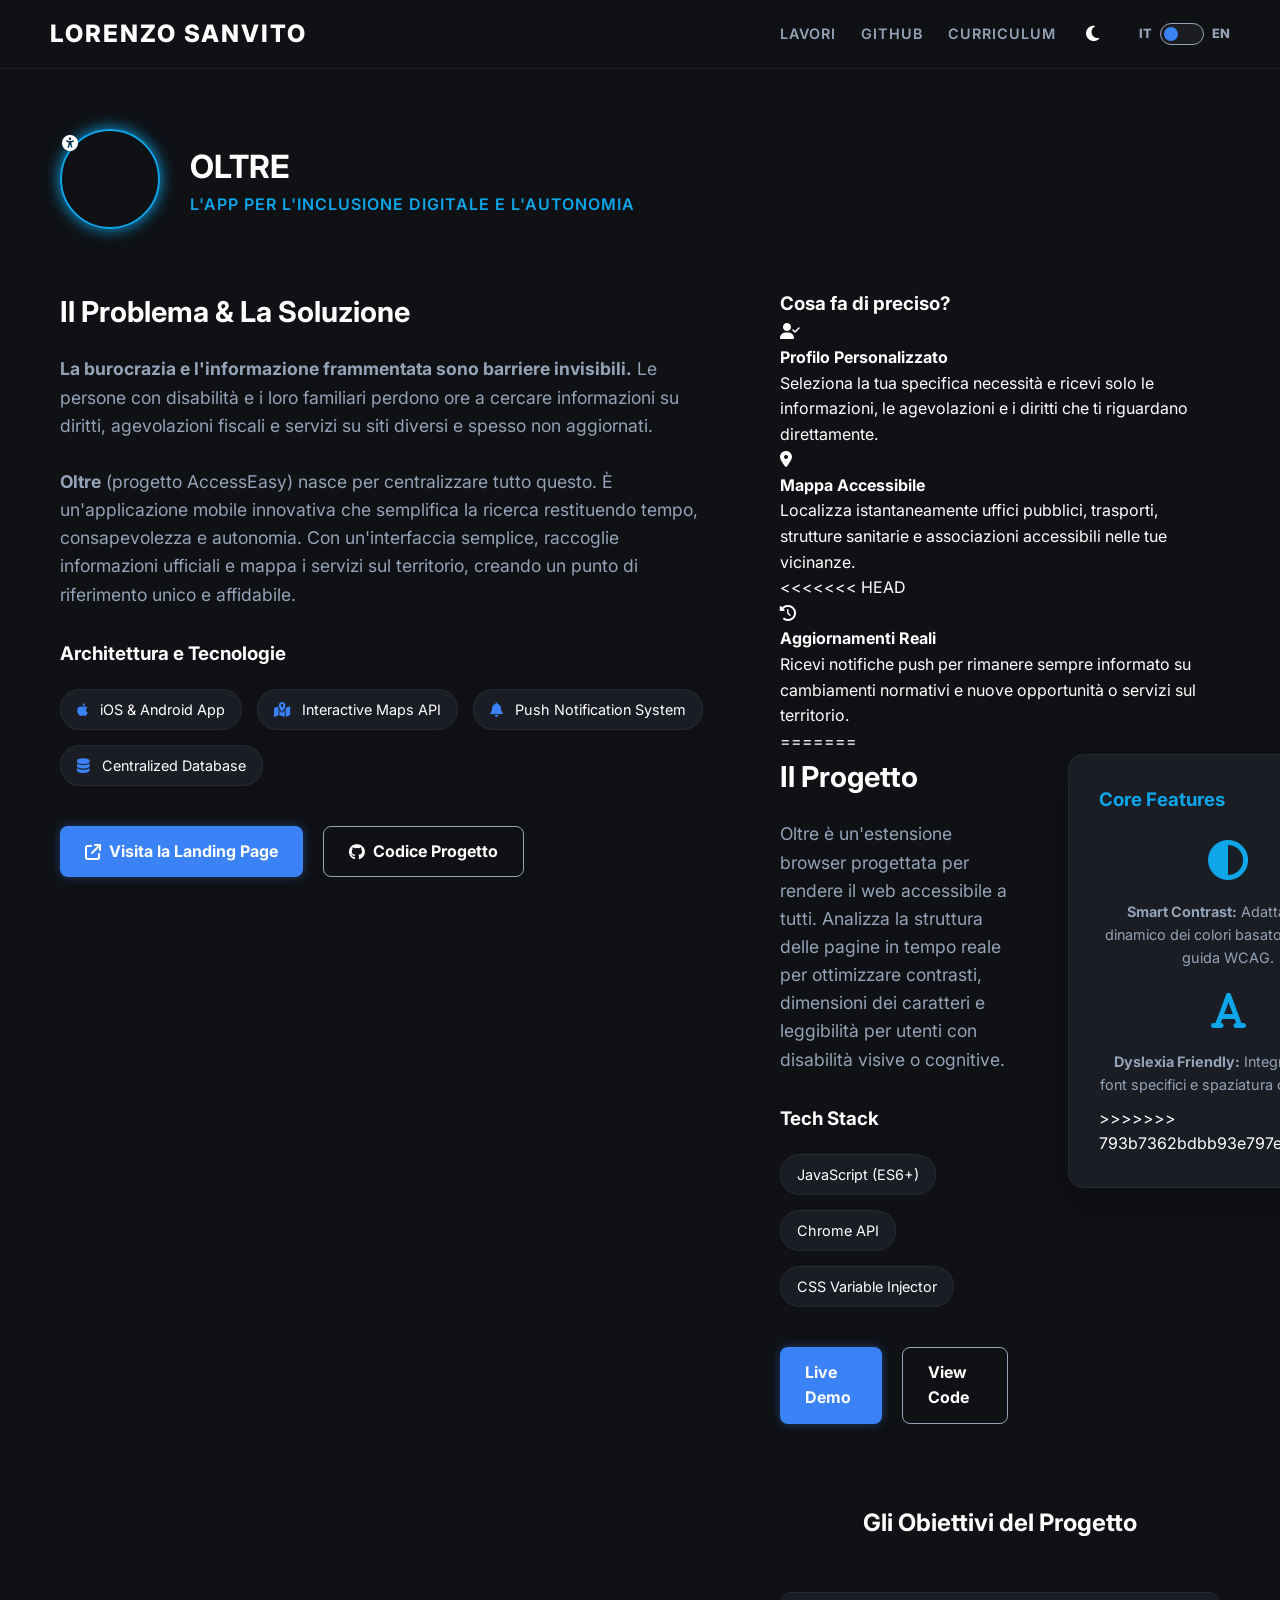
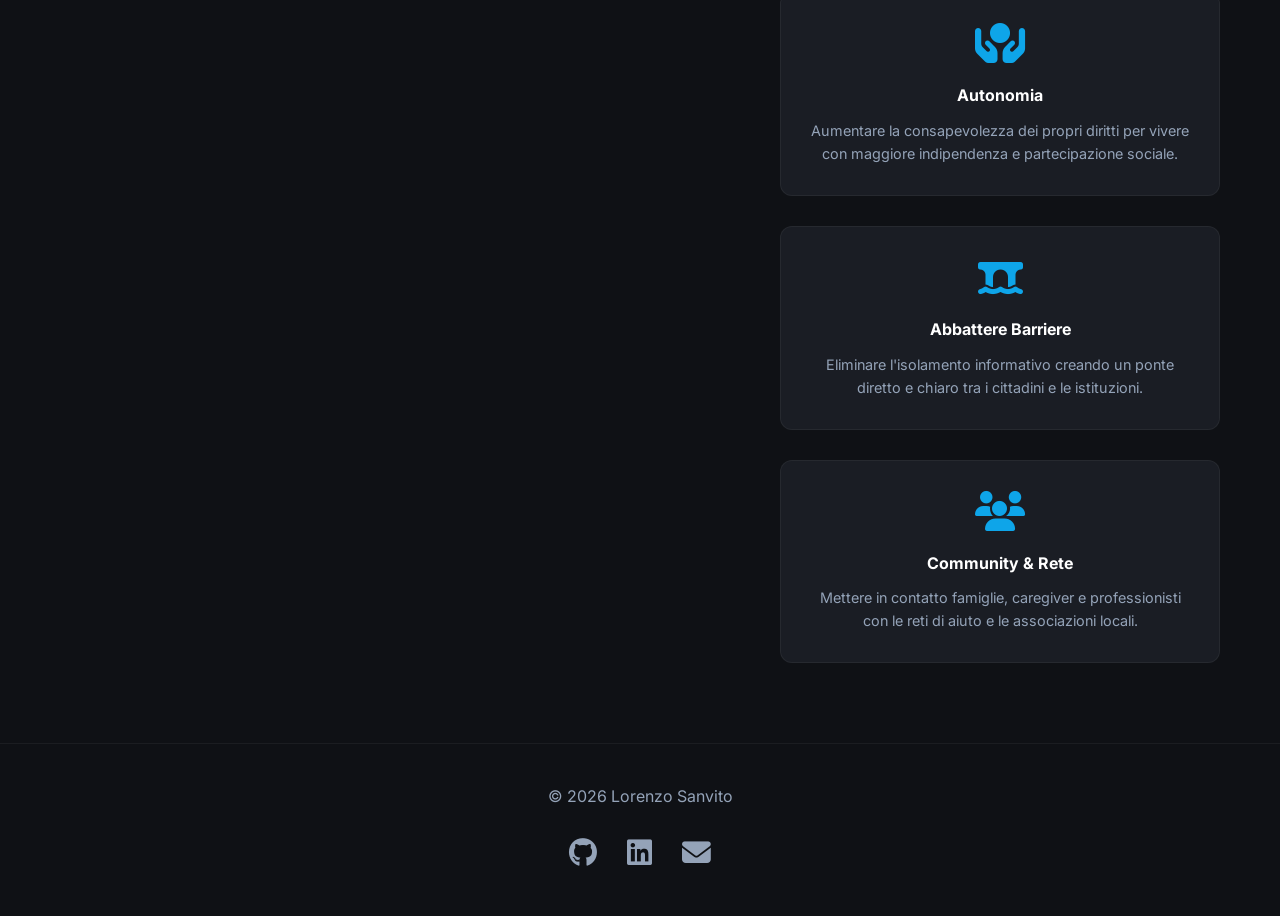
==== commit e6957a73: "Update oltre.html" ====
--- a/projects/oltre.html
+++ b/projects/oltre.html
@@ -43,17 +43,74 @@
     </nav>
 </header>
 
-<main>
-    <section class="project-detail">
-        <div class="container">
-            <div class="project-title-container">
-                <i class="fa-solid fa-universal-access bot-logo-img" style="display: flex; align-items: center; justify-content: center; font-size: 3rem; color: var(--neon-glow); background: var(--card-bg); border-radius: 50%; width: 100px; height: 100px;"></i>
-                <div class="project-title-text">
-                    <h1>OLTRE</h1>
-                    <p class="subtitle">Superando le barriere digitali</p>
+<main class="project-detail">
+    <div class="project-title-container">
+        <div class="bot-logo-img">
+            <i class="fa-solid fa-universal-access"></i>
+        </div>
+        <div class="project-title-text">
+            <h1>OLTRE</h1>
+            <p class="tagline">L'App per l'inclusione digitale e l'autonomia</p>
+        </div>
+    </div>
+
+    <div class="project-grid">
+        <div class="project-info">
+            <h2>Il Problema & La Soluzione</h2>
+            <p>
+                <span class="lang-it"><strong>La burocrazia e l'informazione frammentata sono barriere invisibili.</strong> Le persone con disabilità e i loro familiari perdono ore a cercare informazioni su diritti, agevolazioni fiscali e servizi su siti diversi e spesso non aggiornati. <br><br>
+                <strong>Oltre</strong> (progetto AccessEasy) nasce per centralizzare tutto questo. È un'applicazione mobile innovativa che semplifica la ricerca restituendo tempo, consapevolezza e autonomia. Con un'interfaccia semplice, raccoglie informazioni ufficiali e mappa i servizi sul territorio, creando un punto di riferimento unico e affidabile.</span>
+                
+                <span class="lang-en"><strong>Bureaucracy and fragmented information are invisible barriers.</strong> People with disabilities and their families spend hours searching for information on rights, tax breaks, and services across various, often outdated, websites. <br><br>
+                <strong>Oltre</strong> (AccessEasy project) was created to centralize all this. It's an innovative mobile application that simplifies research, restoring time, awareness, and autonomy. With a simple interface, it gathers official information and maps local services, creating a single, reliable point of reference.</span>
+            </p>
+
+            <div class="tech-stack">
+                <h3>Architettura e Tecnologie</h3>
+                <ul>
+                    <li><i class="fa-brands fa-apple"></i> iOS & Android App</li>
+                    <li><i class="fa-solid fa-map-location-dot"></i> Interactive Maps API</li>
+                    <li><i class="fa-solid fa-bell"></i> Push Notification System</li>
+                    <li><i class="fa-solid fa-database"></i> Centralized Database</li>
+                </ul>
+            </div>
+
+            <div class="project-buttons">
+                <a href="https://sanvito-lorenzo.github.io/oltre/" target="_blank" class="btn-neon">
+                    <i class="fa-solid fa-arrow-up-right-from-square"></i> Visita la Landing Page
+                </a>
+                <a href="https://github.com/SANVITO-LORENZO/oltre" target="_blank" class="btn-outline">
+                    <i class="fa-brands fa-github"></i> Codice Progetto
+                </a>
+            </div>
+        </div>
+
+        <div class="sidebar-box">
+            <h3>Cosa fa di preciso?</h3>
+            
+            <div class="sidebar-feature">
+                <i class="fa-solid fa-user-check"></i>
+                <div>
+                    <strong>Profilo Personalizzato</strong>
+                    <p>Seleziona la tua specifica necessità e ricevi solo le informazioni, le agevolazioni e i diritti che ti riguardano direttamente.</p>
+                </div>
+            </div>
+            
+            <div class="sidebar-feature">
+                <i class="fa-solid fa-location-dot"></i>
+                <div>
+                    <strong>Mappa Accessibile</strong>
+                    <p>Localizza istantaneamente uffici pubblici, trasporti, strutture sanitarie e associazioni accessibili nelle tue vicinanze.</p>
                 </div>
             </div>
 
+<<<<<<< HEAD
+            <div class="sidebar-feature">
+                <i class="fa-solid fa-clock-rotate-left"></i>
+                <div>
+                    <strong>Aggiornamenti Reali</strong>
+                    <p>Ricevi notifiche push per rimanere sempre informato su cambiamenti normativi e nuove opportunità o servizi sul territorio.</p>
+=======
             <div class="project-grid">
                 <div class="project-info">
                     <h2>Il Progetto</h2>
@@ -72,7 +129,7 @@
                     </div>
 
                     <div class="project-buttons">
-                        <a href="#" class="btn-neon">Live Demo</a>
+                        <a href="https://sanvito-lorenzo.github.io/oltre/" class="btn-neon">Live Demo</a>
                         <a href="https://github.com/SANVITO-LORENZO" class="btn-outline">View Code</a>
                     </div>
                 </div>
@@ -87,10 +144,32 @@
                         <i class="fa-solid fa-font"></i>
                         <p><strong>Dyslexia Friendly:</strong> Integrazione di font specifici e spaziatura ottimizzata.</p>
                     </div>
+>>>>>>> 793b7362bdbb93e797e9bd59a16ddd9a685066c5
                 </div>
             </div>
         </div>
-    </section>
+    </div>
+
+    <div class="features-section" style="margin-top: 40px;">
+        <h2>Gli Obiettivi del Progetto</h2>
+        <div class="features-grid">
+            <div class="feature-item">
+                <i class="fa-solid fa-hands-holding-circle"></i>
+                <h4>Autonomia</h4>
+                <p>Aumentare la consapevolezza dei propri diritti per vivere con maggiore indipendenza e partecipazione sociale.</p>
+            </div>
+            <div class="feature-item">
+                <i class="fa-solid fa-bridge-water"></i>
+                <h4>Abbattere Barriere</h4>
+                <p>Eliminare l'isolamento informativo creando un ponte diretto e chiaro tra i cittadini e le istituzioni.</p>
+            </div>
+            <div class="feature-item">
+                <i class="fa-solid fa-users"></i>
+                <h4>Community & Rete</h4>
+                <p>Mettere in contatto famiglie, caregiver e professionisti con le reti di aiuto e le associazioni locali.</p>
+            </div>
+        </div>
+    </div>
 </main>
 
 <footer id="contatti">
@@ -106,4 +185,4 @@
 
 <script src="../js/script.js"></script>
 </body>
-</html>+</html>
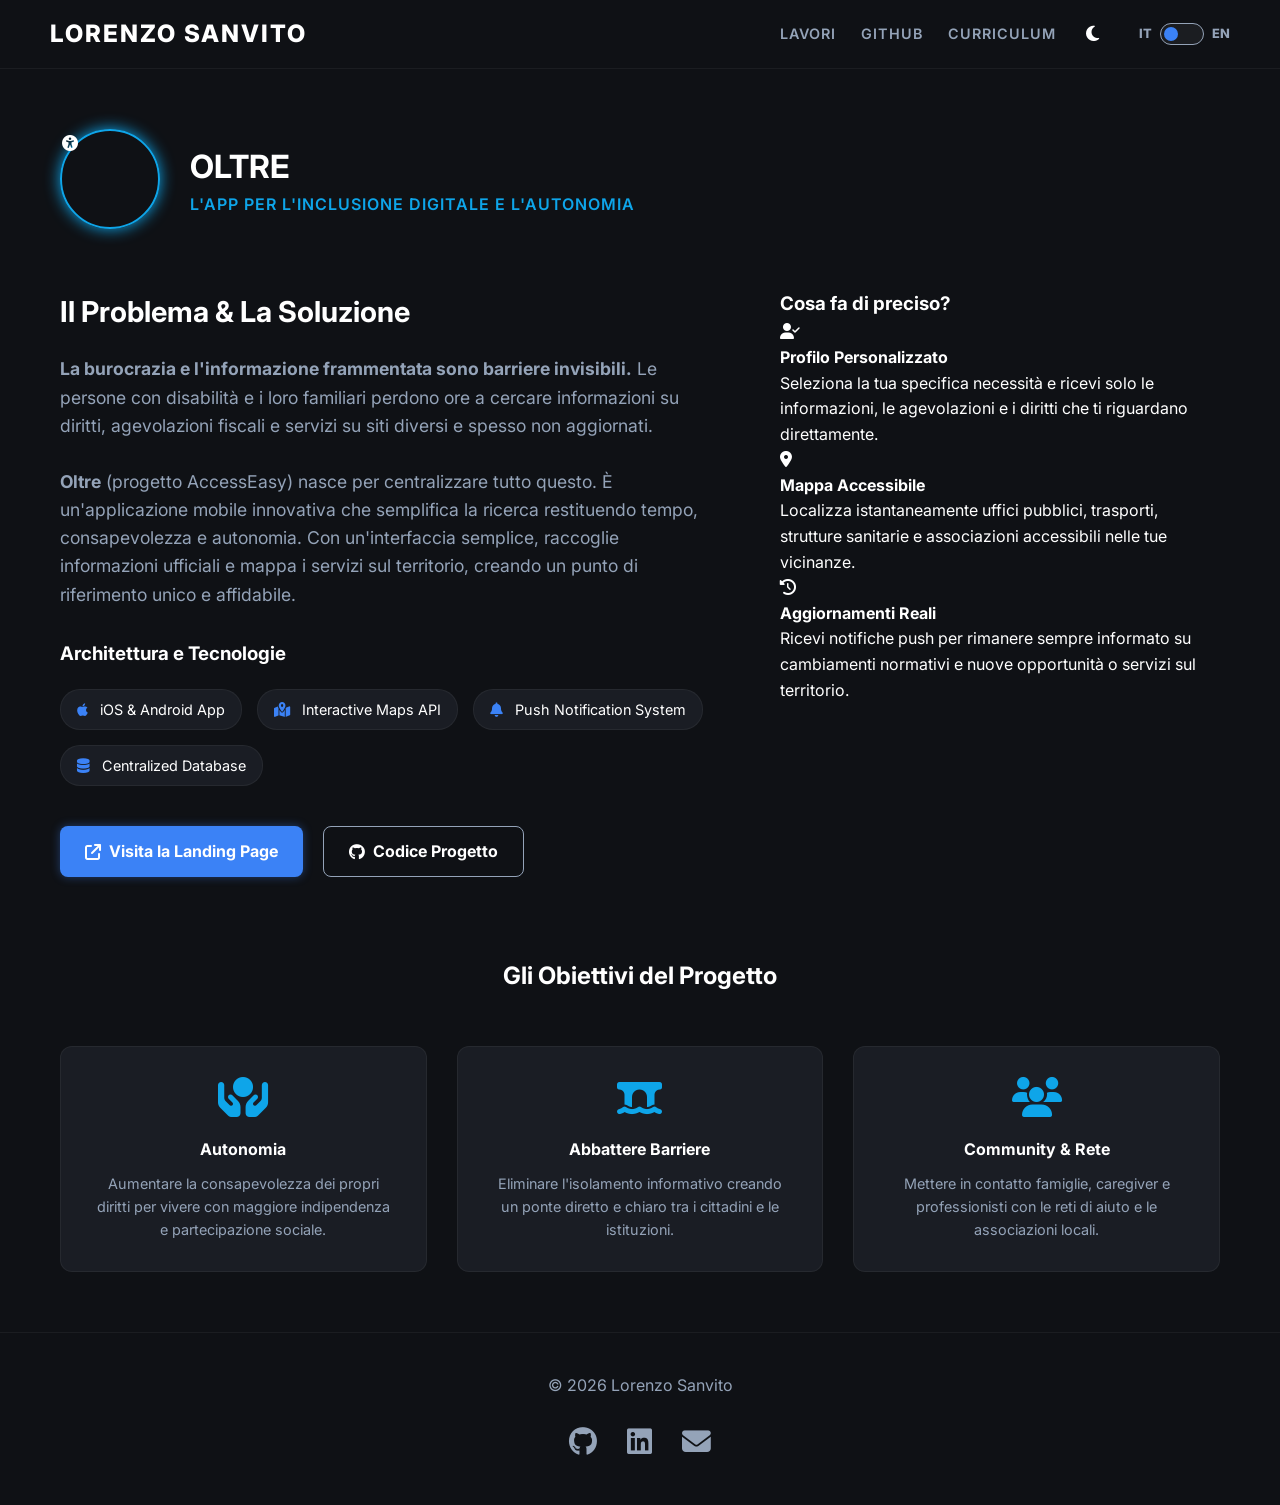
==== commit ac5f76ee: "Clean merge conflict and remove duplicate block Resolve a leftover merge conflict in projects/oltre." ====
--- a/projects/oltre.html
+++ b/projects/oltre.html
@@ -104,47 +104,11 @@
                 </div>
             </div>
 
-<<<<<<< HEAD
             <div class="sidebar-feature">
                 <i class="fa-solid fa-clock-rotate-left"></i>
                 <div>
                     <strong>Aggiornamenti Reali</strong>
                     <p>Ricevi notifiche push per rimanere sempre informato su cambiamenti normativi e nuove opportunità o servizi sul territorio.</p>
-=======
-            <div class="project-grid">
-                <div class="project-info">
-                    <h2>Il Progetto</h2>
-                    <p>
-                        <span class="lang-it">Oltre è un'estensione browser progettata per rendere il web accessibile a tutti. Analizza la struttura delle pagine in tempo reale per ottimizzare contrasti, dimensioni dei caratteri e leggibilità per utenti con disabilità visive o cognitive.</span>
-                        <span class="lang-en">Oltre is a browser extension designed to make the web accessible to everyone. It analyzes page structures in real-time to optimize contrasts, font sizes, and readability for users with visual or cognitive disabilities.</span>
-                    </p>
-
-                    <div class="tech-stack">
-                        <h3>Tech Stack</h3>
-                        <ul>
-                            <li>JavaScript (ES6+)</li>
-                            <li>Chrome API</li>
-                            <li>CSS Variable Injector</li>
-                        </ul>
-                    </div>
-
-                    <div class="project-buttons">
-                        <a href="https://sanvito-lorenzo.github.io/oltre/" class="btn-neon">Live Demo</a>
-                        <a href="https://github.com/SANVITO-LORENZO" class="btn-outline">View Code</a>
-                    </div>
-                </div>
-
-                <div class="chat-frame" style="padding: 30px; background: var(--card-bg); border: 1px solid var(--border-color); border-radius: 15px;">
-                    <h3 style="color: var(--neon-glow); margin-bottom: 15px;">Core Features</h3>
-                    <div class="feature-item" style="background: none; border: none; padding: 10px 0;">
-                        <i class="fa-solid fa-circle-half-stroke"></i>
-                        <p><strong>Smart Contrast:</strong> Adattamento dinamico dei colori basato sulle linee guida WCAG.</p>
-                    </div>
-                    <div class="feature-item" style="background: none; border: none; padding: 10px 0;">
-                        <i class="fa-solid fa-font"></i>
-                        <p><strong>Dyslexia Friendly:</strong> Integrazione di font specifici e spaziatura ottimizzata.</p>
-                    </div>
->>>>>>> 793b7362bdbb93e797e9bd59a16ddd9a685066c5
                 </div>
             </div>
         </div>
@@ -185,4 +149,4 @@
 
 <script src="../js/script.js"></script>
 </body>
-</html>
+</html>
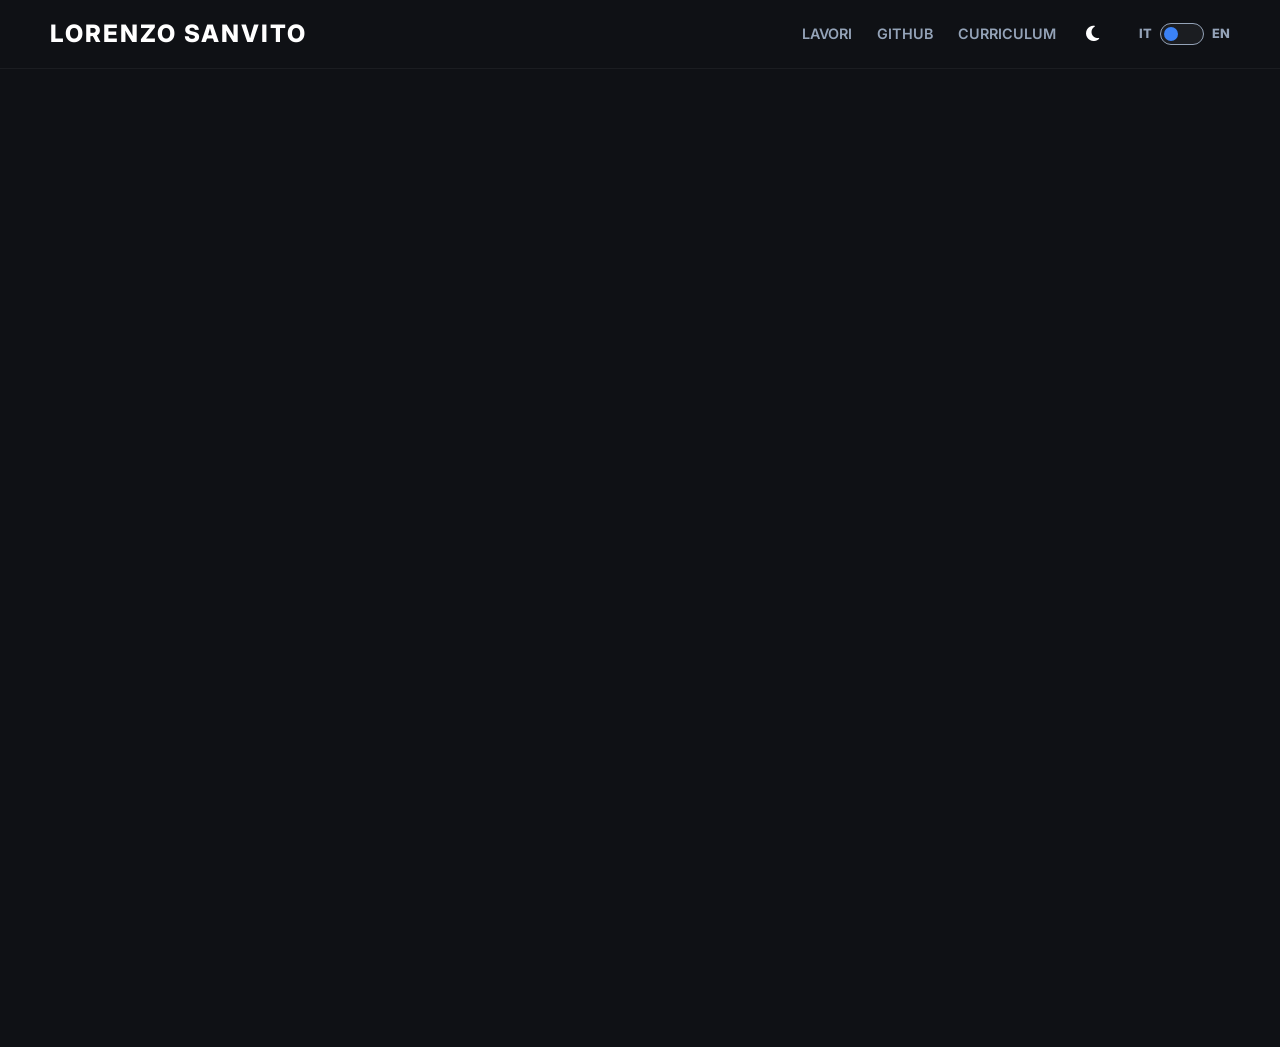
==== commit f31cd795: "Refactor HTML structure and update content" ====
--- a/projects/oltre.html
+++ b/projects/oltre.html
@@ -5,7 +5,7 @@
     <meta name="viewport" content="width=device-width, initial-scale=1.0">
     <title>Oltre | Lorenzo Sanvito</title>
     <link rel="stylesheet" href="../css/style.css">
-    <link href="https://fonts.googleapis.com/css2?family=Inter:wght@300;400;600;800&display=swap" rel="stylesheet">
+    <link href="https://fonts.googleapis.com/css2?family=Inter:wght@400;600;800&display=swap" rel="stylesheet">
     <link rel="stylesheet" href="https://cdnjs.cloudflare.com/ajax/libs/font-awesome/6.4.0/css/all.min.css">
 </head>
 <body>
@@ -13,29 +13,16 @@
 <header>
     <nav>
         <a href="../index.html" class="logo">LORENZO SANVITO</a>
-        
-        <button id="menu-toggle" class="menu-btn" aria-label="Apri Menu">
-            <i class="fa-solid fa-bars"></i>
-        </button>
-
+        <button id="menu-toggle" class="menu-btn"><i class="fa-solid fa-bars"></i></button>
         <ul id="nav-menu" class="nav-menu">
             <li><a href="../index.html#progetti"><span class="lang-it">Lavori</span><span class="lang-en">Work</span></a></li>
             <li><a href="https://github.com/SANVITO-LORENZO" target="_blank">GitHub</a></li>
-            <li><a href="../assets/cv-lorenzo-sanvito.pdf" target="_blank" class="cv-link">
-                <span class="lang-it">Curriculum</span><span class="lang-en">Resume</span>
-            </a></li>
-            <li>
-                <button id="theme-toggle" class="theme-btn">
-                    <i id="theme-icon" class="fa-solid fa-moon"></i>
-                </button>
-            </li>
+            <li><a href="../assets/cv-lorenzo-sanvito.pdf" target="_blank" class="cv-link"><span class="lang-it">Curriculum</span><span class="lang-en">Resume</span></a></li>
+            <li><button id="theme-toggle" class="theme-btn"><i id="theme-icon" class="fa-solid fa-moon"></i></button></li>
             <li>
                 <div class="lang-toggle-container">
                     <span class="lang-label">IT</span>
-                    <label class="switch">
-                        <input type="checkbox" id="lang-toggle">
-                        <span class="slider round"></span>
-                    </label>
+                    <label class="switch"><input type="checkbox" id="lang-toggle"><span class="slider round"></span></label>
                     <span class="lang-label">EN</span>
                 </div>
             </li>
@@ -43,110 +30,70 @@
     </nav>
 </header>
 
-<main class="project-detail">
+<main class="project-detail reveal">
     <div class="project-title-container">
-        <div class="bot-logo-img">
-            <i class="fa-solid fa-universal-access"></i>
-        </div>
-        <div class="project-title-text">
+        <div class="bot-logo-img"><i class="fa-solid fa-universal-access"></i></div>
+        <div>
             <h1>OLTRE</h1>
-            <p class="tagline">L'App per l'inclusione digitale e l'autonomia</p>
+            <p class="tagline"><span class="lang-it">Inclusione digitale, un diritto, non un'utopia</span><span class="lang-en">Digital inclusion, a right, not a utopia</span></p>
         </div>
     </div>
 
     <div class="project-grid">
         <div class="project-info">
-            <h2>Il Problema & La Soluzione</h2>
+            <h2><span class="lang-it">Oltre la disabilità</span><span class="lang-en">Beyond Disability</span></h2>
             <p>
-                <span class="lang-it"><strong>La burocrazia e l'informazione frammentata sono barriere invisibili.</strong> Le persone con disabilità e i loro familiari perdono ore a cercare informazioni su diritti, agevolazioni fiscali e servizi su siti diversi e spesso non aggiornati. <br><br>
-                <strong>Oltre</strong> (progetto AccessEasy) nasce per centralizzare tutto questo. È un'applicazione mobile innovativa che semplifica la ricerca restituendo tempo, consapevolezza e autonomia. Con un'interfaccia semplice, raccoglie informazioni ufficiali e mappa i servizi sul territorio, creando un punto di riferimento unico e affidabile.</span>
-                
-                <span class="lang-en"><strong>Bureaucracy and fragmented information are invisible barriers.</strong> People with disabilities and their families spend hours searching for information on rights, tax breaks, and services across various, often outdated, websites. <br><br>
-                <strong>Oltre</strong> (AccessEasy project) was created to centralize all this. It's an innovative mobile application that simplifies research, restoring time, awareness, and autonomy. With a simple interface, it gathers official information and maps local services, creating a single, reliable point of reference.</span>
+                <span class="lang-it">L'obiettivo è abbattere le barriere invisibili dell'informazione. Oltre trasforma il caos burocratico in un percorso chiaro, restituendo tempo e consapevolezza a chi ne ha più bisogno.</span>
+                <span class="lang-en">The goal is to break down the invisible barriers of information. Oltre transforms bureaucratic chaos into a clear path, restoring time and awareness to those who need it most.</span>
             </p>
 
-            <div class="tech-stack">
-                <h3>Architettura e Tecnologie</h3>
-                <ul>
-                    <li><i class="fa-brands fa-apple"></i> iOS & Android App</li>
-                    <li><i class="fa-solid fa-map-location-dot"></i> Interactive Maps API</li>
-                    <li><i class="fa-solid fa-bell"></i> Push Notification System</li>
-                    <li><i class="fa-solid fa-database"></i> Centralized Database</li>
-                </ul>
+            <h2 style="margin-top: 40px;"><span class="lang-it">Perché Oltre?</span><span class="lang-en">Why Oltre?</span></h2>
+            <p>
+                <span class="lang-it">Oggi trovare informazioni affidabili richiede ore di ricerca. Oltre centralizza i contenuti ufficiali, dai benefici economici ai supporti sanitari, garantendo aggiornamenti costanti e affidabilità totale.</span>
+                <span class="lang-en">Today, finding reliable information requires hours of research. Oltre centralizes official content, from economic benefits to healthcare support, ensuring constant updates and total reliability.</span>
+            </p>
+
+            <h2 style="margin-top: 50px;"><span class="lang-it">I Fondatori</span><span class="lang-en">The Founders</span></h2>
+            <div style="display: grid; grid-template-columns: repeat(auto-fit, minmax(200px, 1fr)); gap: 20px; margin-top: 20px;">
+                <div class="sidebar-box" style="text-align: center;">
+                    <strong>Lorenzo Sanvito</strong>
+                    <p style="font-size: 0.8rem; color: var(--accent);">CO-FOUNDER & DEVELOPER</p>
+                </div>
+                <div class="sidebar-box" style="text-align: center;">
+                    <strong>Andrea Novati</strong>
+                    <p style="font-size: 0.8rem; color: var(--accent);">CO-FOUNDER & LEAD DESIGNER</p>
+                </div>
+                <div class="sidebar-box" style="text-align: center;">
+                    <strong>Nicolò Grisoni</strong>
+                    <p style="font-size: 0.8rem; color: var(--accent);">CO-FOUNDER & RESEARCHER</p>
+                </div>
             </div>
 
-            <div class="project-buttons">
-                <a href="https://sanvito-lorenzo.github.io/oltre/" target="_blank" class="btn-neon">
-                    <i class="fa-solid fa-arrow-up-right-from-square"></i> Visita la Landing Page
-                </a>
-                <a href="https://github.com/SANVITO-LORENZO/oltre" target="_blank" class="btn-outline">
-                    <i class="fa-brands fa-github"></i> Codice Progetto
-                </a>
+            <div class="project-buttons" style="margin-top: 40px;">
+                <a href="https://sanvito-lorenzo.github.io/oltre/" target="_blank" class="btn-neon"><span class="lang-it">Sito Web</span><span class="lang-en">Website</span></a>
+                <a href="https://github.com/SANVITO-LORENZO/oltre" target="_blank" class="btn-outline">GitHub</a>
             </div>
         </div>
 
         <div class="sidebar-box">
-            <h3>Cosa fa di preciso?</h3>
-            
+            <h3><span class="lang-it">Cosa ottieni</span><span class="lang-en">What you get</span></h3>
             <div class="sidebar-feature">
-                <i class="fa-solid fa-user-check"></i>
-                <div>
-                    <strong>Profilo Personalizzato</strong>
-                    <p>Seleziona la tua specifica necessità e ricevi solo le informazioni, le agevolazioni e i diritti che ti riguardano direttamente.</p>
-                </div>
+                <i class="fa-solid fa-user-gear"></i>
+                <div><strong>Profilo</strong><p>Info filtrate in base alla disabilità.</p></div>
             </div>
-            
             <div class="sidebar-feature">
-                <i class="fa-solid fa-location-dot"></i>
-                <div>
-                    <strong>Mappa Accessibile</strong>
-                    <p>Localizza istantaneamente uffici pubblici, trasporti, strutture sanitarie e associazioni accessibili nelle tue vicinanze.</p>
-                </div>
+                <i class="fa-solid fa-map-marked-alt"></i>
+                <div><strong>Mappa</strong><p>Localizzazione uffici accessibili.</p></div>
             </div>
-
             <div class="sidebar-feature">
-                <i class="fa-solid fa-clock-rotate-left"></i>
-                <div>
-                    <strong>Aggiornamenti Reali</strong>
-                    <p>Ricevi notifiche push per rimanere sempre informato su cambiamenti normativi e nuove opportunità o servizi sul territorio.</p>
-                </div>
-            </div>
-        </div>
-    </div>
-
-    <div class="features-section" style="margin-top: 40px;">
-        <h2>Gli Obiettivi del Progetto</h2>
-        <div class="features-grid">
-            <div class="feature-item">
-                <i class="fa-solid fa-hands-holding-circle"></i>
-                <h4>Autonomia</h4>
-                <p>Aumentare la consapevolezza dei propri diritti per vivere con maggiore indipendenza e partecipazione sociale.</p>
-            </div>
-            <div class="feature-item">
-                <i class="fa-solid fa-bridge-water"></i>
-                <h4>Abbattere Barriere</h4>
-                <p>Eliminare l'isolamento informativo creando un ponte diretto e chiaro tra i cittadini e le istituzioni.</p>
-            </div>
-            <div class="feature-item">
-                <i class="fa-solid fa-users"></i>
-                <h4>Community & Rete</h4>
-                <p>Mettere in contatto famiglie, caregiver e professionisti con le reti di aiuto e le associazioni locali.</p>
+                <i class="fa-solid fa-bell"></i>
+                <div><strong>Notifiche</strong><p>Aggiornamenti su agevolazioni e nuove normative.</p></div>
             </div>
         </div>
     </div>
 </main>
 
-<footer id="contatti">
-    <div class="footer-content">
-        <p>© 2026 Lorenzo Sanvito</p>
-        <div class="social-links">
-            <a href="https://github.com/SANVITO-LORENZO" target="_blank"><i class="fa-brands fa-github"></i></a>
-            <a href="https://www.linkedin.com/in/lorenzo-sanvito/" target="_blank"><i class="fa-brands fa-linkedin"></i></a>
-            <a href="mailto:lorisanvi2000@gmail.com"><i class="fa-solid fa-envelope"></i></a>
-        </div>
-    </div>
-</footer>
-
 <script src="../js/script.js"></script>
 </body>
-</html>+</html>
+
--- a/css/style.css
+++ b/css/style.css
@@ -1,8 +1,4 @@
-/* =========================================
-   VARIABILI E RESET GLOBALE
-   ========================================= */
 :root {
-    /* Tema Scuro (Default) */
     --bg-dark: #0f1115; 
     --card-bg: #1a1d24;
     --card-img-bg: #121418;
@@ -14,7 +10,6 @@
 }
 
 body.light-mode {
-    /* Tema Chiaro */
     --bg-dark: #f8fafc;
     --card-bg: #ffffff;
     --card-img-bg: #f1f5f9;
@@ -25,371 +20,139 @@
     --border-color: rgba(0,0,0,0.1);
 }
 
-* {
-    margin: 0;
-    padding: 0;
-    box-sizing: border-box;
-    font-family: 'Inter', sans-serif;
-}
+* { margin: 0; padding: 0; box-sizing: border-box; font-family: 'Inter', sans-serif; }
 
-/* FIX SCOLL LATERALE MOBILE */
-html, body {
-    overflow-x: hidden;
-    position: relative;
-    width: 100%;
-}
+html, body { overflow-x: hidden; position: relative; width: 100%; scroll-behavior: smooth; }
 
-body {
-    background-color: var(--bg-dark);
-    color: var(--text-main);
-    line-height: 1.6;
-    transition: background-color 0.3s ease, color 0.3s ease;
-}
+body { background-color: var(--bg-dark); color: var(--text-main); line-height: 1.6; transition: background-color 0.3s, color 0.3s; }
 
-/* =========================================
-   MENU SUPERIORE (NAVBAR)
-   ========================================= */
-header {
-    width: 100%;
-    padding: 15px 50px;
-    background-color: var(--bg-dark); /* Usa la variabile così cambia con il tema */
-    position: sticky;
-    top: 0;
-    z-index: 1000;
-    border-bottom: 1px solid var(--border-color);
-}
+header { width: 100%; padding: 15px 50px; background-color: var(--bg-dark); position: sticky; top: 0; z-index: 1000; border-bottom: 1px solid var(--border-color); transition: background-color 0.3s; }
+nav { display: flex; justify-content: space-between; align-items: center; max-width: 1200px; margin: 0 auto; }
+.nav-menu { display: flex; align-items: center; gap: 25px; list-style: none; }
+.logo { font-size: 1.5rem; font-weight: 800; color: var(--text-main); text-decoration: none; letter-spacing: 2px; transition: 0.3s; }
+.logo:hover { text-shadow: 0 0 10px var(--neon-glow); }
 
-nav {
-    display: flex;
-    justify-content: space-between;
-    align-items: center;
-    max-width: 1200px;
-    margin: 0 auto;
-}
+.nav-menu a { color: var(--text-muted); text-decoration: none; font-weight: 600; font-size: 0.9rem; text-transform: uppercase; transition: 0.3s; }
+.nav-menu a:hover { color: var(--text-main); text-shadow: 0 0 8px var(--neon-glow); }
 
-.nav-menu {
-    display: flex;
-    align-items: center;
-    gap: 25px;
-    list-style: none;
-}
+.theme-btn, .menu-btn { background: none; border: none; color: var(--text-main); font-size: 1.1rem; cursor: pointer; display: flex; align-items: center; padding: 5px; transition: 0.3s; }
+.menu-btn { display: none; }
+.theme-btn:hover { transform: scale(1.1); color: var(--neon-glow); }
 
-.logo {
-    font-size: 1.5rem;
-    font-weight: 800;
-    color: var(--text-main);
-    text-decoration: none;
-    letter-spacing: 2px;
-    transition: text-shadow 0.3s ease, color 0.3s ease;
-}
+.intro { max-width: 1200px; margin: 100px auto 60px; padding: 0 20px; }
+.intro h2 { font-size: 3.5rem; font-weight: 800; margin-bottom: 15px; line-height: 1.1; }
+.intro p { font-size: 1.25rem; color: var(--text-muted); max-width: 700px; margin-bottom: 30px; }
 
-.logo:hover {
-    text-shadow: 0 0 10px var(--neon-glow);
-}
+.hero-btns { display: flex; gap: 20px; }
+.btn-primary { background: var(--accent); color: white; padding: 14px 28px; border-radius: 8px; text-decoration: none; font-weight: 700; transition: 0.3s; box-shadow: 0 4px 15px rgba(59, 130, 246, 0.3); }
+.btn-primary:hover { transform: translateY(-2px); box-shadow: 0 6px 20px var(--neon-glow); }
+.btn-secondary { border: 1px solid var(--border-color); color: var(--text-main); padding: 14px 28px; border-radius: 8px; text-decoration: none; font-weight: 700; transition: 0.3s; }
+.btn-secondary:hover { background: rgba(255,255,255,0.05); }
 
-.nav-menu a {
-    color: var(--text-muted);
-    text-decoration: none;
-    font-weight: 600;
-    font-size: 0.9rem;
-    text-transform: uppercase;
-    letter-spacing: 1px;
-    transition: all 0.3s ease;
-}
+.about-section { max-width: 1200px; margin: 100px auto; padding: 0 20px; }
+.about-grid { display: grid; grid-template-columns: 1fr 1fr; gap: 60px; align-items: center; }
+.about-text h3 { font-size: 2rem; margin-bottom: 20px; }
+.about-text p { color: var(--text-muted); font-size: 1.1rem; margin-bottom: 20px; }
 
-.nav-menu a:hover {
-    color: var(--text-main);
-    text-shadow: 0 0 8px var(--neon-glow);
-}
+#progetti { max-width: 1200px; margin: 0 auto 100px; padding: 0 20px; }
+.grid-container { display: grid; grid-template-columns: repeat(3, 1fr); gap: 30px; }
 
-/* BOTTONI TEMA E MENU MOBILE */
-.theme-btn, .menu-btn {
-    background: none;
-    border: none;
-    color: var(--text-main);
-    font-size: 1.1rem; /* Icone più piccole e eleganti */
-    cursor: pointer;
-    display: flex;
-    align-items: center;
-    padding: 5px;
-    transition: 0.3s;
-}
+.card { background-color: var(--card-bg); border-radius: 12px; overflow: hidden; text-decoration: none; color: var(--text-main); border: 1px solid var(--border-color); transition: 0.3s; }
+.card:hover { transform: translateY(-8px); border-color: var(--neon-glow); }
 
-.menu-btn {
-    display: none;
-}
+.card-image { height: 180px; background-color: var(--card-img-bg); display: flex; justify-content: center; align-items: center; transition: 0.3s; }
+.placeholder-icon { font-size: 3rem; color: var(--accent); transition: 0.3s; }
+.card:hover .placeholder-icon { transform: scale(1.1); color: var(--neon-glow); }
+.card-content { padding: 20px; }
+.card-content h3 { font-size: 1.2rem; margin-bottom: 8px; }
+.card-content p { color: var(--text-muted); font-size: 0.9rem; margin-bottom: 15px; }
 
-.theme-btn:hover {
-    transform: scale(1.1);
-    color: var(--neon-glow);
-}
+.pills { display: flex; flex-wrap: wrap; gap: 8px; }
+.pill { background: rgba(59, 130, 246, 0.1); color: var(--accent); padding: 4px 10px; border-radius: 20px; font-size: 0.75rem; font-weight: 700; border: 1px solid rgba(59, 130, 246, 0.2); }
 
-/* =========================================
-   INTRODUZIONE
-   ========================================= */
-.intro {
-    max-width: 1200px;
-    margin: 80px auto 60px auto;
-    padding: 0 20px;
-    text-align: left;
-}
+@keyframes spin { 100% { transform: rotate(360deg); } }
+.spinning-gear { animation: spin 8s linear infinite; opacity: 0.5; }
 
-.intro h2 {
-    font-size: 2.5rem;
-    font-weight: 800;
-    margin-bottom: 10px;
-}
+.reveal { opacity: 0; transform: translateY(30px); transition: all 0.8s ease-out; }
+.reveal.active { opacity: 1; transform: translateY(0); }
 
-.intro p {
-    font-size: 1.2rem;
-    color: var(--text-muted);
-}
+/* PROJECT DETTAGLIO E SIDEBAR */
+.project-detail { max-width: 1200px; margin: 60px auto; padding: 0 20px; }
+.project-title-container { display: flex; align-items: center; gap: 25px; margin-bottom: 50px; }
+.bot-logo-img { width: 90px; height: 90px; border-radius: 50%; border: 2px solid var(--neon-glow); background: var(--card-bg); display: flex; justify-content: center; align-items: center; font-size: 3rem; color: var(--neon-glow); flex-shrink: 0; object-fit: cover; }
+.tagline { color: var(--neon-glow); font-weight: 600; text-transform: uppercase; letter-spacing: 1px; }
 
-/* =========================================
-   GRIGLIA PROGETTI & EFFETTO SERPENTE
-   ========================================= */
-#progetti {
-    max-width: 1200px;
-    margin: 0 auto 100px auto;
-    padding: 0 20px;
-}
-
-.grid-container {
-    display: grid;
-    grid-template-columns: repeat(3, 1fr); 
-    gap: 40px; 
-}
-
-.card {
-    background-color: var(--card-bg);
-    border-radius: 12px;
-    overflow: hidden;
-    text-decoration: none;
-    color: var(--text-main);
-    border: 2px solid transparent; 
-    transition: transform 0.3s ease, background-color 0.3s ease;
-    box-shadow: 0 10px 30px rgba(0,0,0,0.1);
-}
-
-.card:hover {
-    transform: translateY(-8px);
-}
-
-@keyframes snakeNeon {
-    0%, 100% { border-color: transparent; box-shadow: 0 10px 30px rgba(0,0,0,0.1); }
-    15% { border-color: var(--neon-glow); box-shadow: 0 0 20px rgba(14, 165, 233, 0.6), inset 0 0 10px rgba(14, 165, 233, 0.2); }
-    30% { border-color: transparent; box-shadow: 0 10px 30px rgba(0,0,0,0.1); }
-}
-
-.card:nth-child(1) { animation: snakeNeon 6s infinite ease-in-out; animation-delay: 0s; }
-.card:nth-child(2) { animation: snakeNeon 6s infinite ease-in-out; animation-delay: 2s; }
-.card:nth-child(3) { animation: snakeNeon 6s infinite ease-in-out; animation-delay: 4s; }
-
-/* =========================================
-   CONTENUTO DELLE CARD
-   ========================================= */
-.card-image {
-    height: 200px;
-    background-color: var(--card-img-bg);
-    display: flex;
-    justify-content: center;
-    align-items: center;
-    transition: background-color 0.3s ease;
-}
-
-.placeholder-icon {
-    font-size: 3.5rem;
-    color: var(--accent);
-    transition: transform 0.3s ease, color 0.3s ease;
-}
-
-.card:hover .placeholder-icon {
-    transform: scale(1.1);
-    color: var(--neon-glow);
-    text-shadow: 0 0 15px var(--neon-glow);
-}
-
-.card-content { padding: 25px; }
-.card-content h3 { font-size: 1.3rem; margin-bottom: 10px; }
-.card-content p { color: var(--text-muted); font-size: 0.95rem; }
-
-/* =========================================
-   PROJECT DETAIL PAGE
-   ========================================= */
-.project-detail { max-width: 1200px; margin: 60px auto; padding: 0 20px; }
-
-.project-title-container {
-    display: flex; align-items: center; gap: 30px; margin-bottom: 60px;
-}
-
-.bot-logo-img {
-    width: 100px; height: 100px; border-radius: 50%;
-    border: 2px solid var(--neon-glow); box-shadow: 0 0 15px var(--neon-glow);
-}
-
-.tagline {
-    color: var(--neon-glow); font-weight: 600; text-transform: uppercase; letter-spacing: 1px;
-}
-
-.project-grid {
-    display: grid; grid-template-columns: 1.5fr 1fr; gap: 60px; margin-bottom: 80px; align-items: start; 
-}
-
-.project-info h2 { margin-bottom: 20px; font-size: 1.8rem; }
+.project-grid { display: grid; grid-template-columns: 1.6fr 1fr; gap: 50px; margin-bottom: 80px; }
+.project-info h2 { margin-bottom: 20px; font-size: 1.8rem; color: var(--text-main); }
 .project-info p { color: var(--text-muted); margin-bottom: 30px; font-size: 1.1rem; }
 
-.tech-stack ul {
-    list-style: none; margin: 20px 0 40px 0; display: flex; flex-wrap: wrap; gap: 15px;
-}
-
-.tech-stack li {
-    background: var(--card-bg); padding: 8px 16px; border-radius: 20px;
-    font-size: 0.9rem; border: 1px solid var(--border-color);
-}
-
+.tech-stack ul { list-style: none; margin: 20px 0 40px 0; display: flex; flex-wrap: wrap; gap: 15px; }
+.tech-stack li { background: var(--card-bg); padding: 8px 16px; border-radius: 20px; font-size: 0.9rem; border: 1px solid var(--border-color); color: var(--text-main); }
 .tech-stack i { margin-right: 8px; color: var(--accent); }
 
-/* BOTTONI */
 .project-buttons { display: flex; gap: 20px; }
-
-.btn-neon {
-    background: var(--accent); color: white; padding: 12px 25px; border-radius: 8px;
-    text-decoration: none; font-weight: 700; transition: all 0.3s;
-    box-shadow: 0 0 10px rgba(59, 130, 246, 0.4); display: inline-flex; align-items: center; justify-content: center; gap: 8px; 
-}
-
+.btn-neon { background: var(--accent); color: white; padding: 12px 25px; border-radius: 8px; text-decoration: none; font-weight: 700; transition: 0.3s; display: inline-flex; align-items: center; gap: 8px; }
 .btn-neon:hover { box-shadow: 0 0 20px var(--neon-glow); transform: scale(1.05); }
-
-.btn-outline {
-    border: 1px solid var(--text-muted); color: var(--text-main); padding: 12px 25px; border-radius: 8px;
-    text-decoration: none; font-weight: 700; transition: all 0.3s; display: inline-flex; align-items: center; justify-content: center; gap: 8px; 
-}
-
+.btn-outline { border: 1px solid var(--text-muted); color: var(--text-main); padding: 12px 25px; border-radius: 8px; text-decoration: none; font-weight: 700; transition: 0.3s; display: inline-flex; align-items: center; gap: 8px; }
 .btn-outline:hover { border-color: var(--text-main); background: rgba(128,128,128,0.1); }
 
-/* MEDIA */
-.chat-frame {
-    border: 10px solid var(--card-bg); border-radius: 25px; overflow: hidden;
-    box-shadow: 0 20px 40px rgba(0,0,0,0.2); max-width: 320px; margin: 0 auto; 
-}
+.sidebar-box { background: var(--card-bg); padding: 25px; border-radius: 12px; border: 1px solid var(--border-color); }
+.sidebar-box h3 { color: var(--neon-glow); margin-bottom: 20px; font-size: 1.4rem; }
+.sidebar-feature { display: flex; gap: 15px; padding: 15px 0; border-bottom: 1px solid var(--border-color); text-align: left; }
+.sidebar-feature:last-child { border-bottom: none; padding-bottom: 0; }
+.sidebar-feature i { color: var(--accent); font-size: 1.2rem; margin-top: 4px; }
+.sidebar-feature strong { display: block; font-size: 1rem; margin-bottom: 2px; color: var(--text-main); }
+.sidebar-feature p { font-size: 0.85rem; color: var(--text-muted); margin: 0; }
 
+.chat-frame { border: 10px solid var(--card-bg); border-radius: 25px; overflow: hidden; box-shadow: 0 20px 40px rgba(0,0,0,0.2); max-width: 320px; margin: 0 auto; transition: 0.3s; }
 .chat-img { width: 100%; display: block; }
 
-/* FEATURES GRID */
-.features-section h2 { text-align: center; margin-bottom: 50px; }
+.features-section h2 { text-align: center; margin-bottom: 50px; color: var(--text-main); }
 .features-grid { display: grid; grid-template-columns: repeat(auto-fit, minmax(250px, 1fr)); gap: 30px; }
+.feature-item { background: var(--card-bg); padding: 30px; border-radius: 12px; text-align: center; border: 1px solid var(--border-color); }
+.feature-item i { font-size: 2.5rem; color: var(--neon-glow); margin-bottom: 20px; }
+.feature-item h4 { margin-bottom: 10px; color: var(--text-main); }
+.feature-item p { font-size: 0.9rem; color: var(--text-muted); margin: 0; }
 
-.feature-item {
-    background: var(--card-bg); padding: 30px; border-radius: 12px; text-align: center; border: 1px solid var(--border-color);
-}
-.feature-item i { font-size: 2.5rem; color: var(--neon-glow); margin-bottom: 20px; }
-.feature-item h4 { margin-bottom: 10px; }
-.feature-item p { font-size: 0.9rem; color: var(--text-muted); }
+.lang-en { display: none; }
+body.english-mode .lang-it { display: none; }
+body.english-mode .lang-en { display: inline; }
+body.english-mode img.lang-en { display: block; }
 
-/* =========================================
-   FOOTER & SOCIAL LINKS
-   ========================================= */
-footer {
-    padding: 40px 20px;
-    border-top: 1px solid var(--border-color);
-    color: var(--text-muted);
-    background-color: var(--bg-dark);
-}
-
-.footer-content { display: flex; flex-direction: column; align-items: center; gap: 20px; max-width: 1200px; margin: 0 auto; }
-.social-links { display: flex; gap: 30px; }
-.social-links a { color: var(--text-muted); font-size: 1.8rem; transition: all 0.3s ease; text-decoration: none; }
-.social-links a:hover { color: var(--neon-glow); transform: translateY(-5px); text-shadow: 0 0 15px var(--neon-glow); }
-
-/* =========================================
-   TOGGLE LINGUA E LOGICA TRADUZIONI
-   ========================================= */
 .lang-toggle-container { display: flex; align-items: center; gap: 8px; margin-left: 10px; }
 .lang-label { font-size: 0.8rem; font-weight: 800; color: var(--text-muted); }
 .switch { position: relative; display: inline-block; width: 44px; height: 22px; }
 .switch input { opacity: 0; width: 0; height: 0; }
-.slider { position: absolute; cursor: pointer; top: 0; left: 0; right: 0; bottom: 0; background-color: var(--border-color); transition: .4s; border: 1px solid var(--text-muted); }
-.slider:before { position: absolute; content: ""; height: 14px; width: 14px; left: 3px; bottom: 3px; background-color: var(--accent); transition: .4s; }
+.slider { position: absolute; cursor: pointer; top: 0; left: 0; right: 0; bottom: 0; background-color: var(--border-color); transition: .4s; border: 1px solid var(--text-muted); border-radius: 34px; }
+.slider:before { position: absolute; content: ""; height: 14px; width: 14px; left: 3px; bottom: 3px; background-color: var(--accent); transition: .4s; border-radius: 50%; }
 input:checked + .slider { background-color: var(--card-bg); border-color: var(--neon-glow); }
 input:checked + .slider:before { transform: translateX(22px); background-color: var(--neon-glow); box-shadow: 0 0 10px var(--neon-glow); }
-.slider.round { border-radius: 34px; }
-.slider.round:before { border-radius: 50%; }
 
-.lang-en { display: none; }
-body.english-mode .lang-it { display: none; }
-body.english-mode span.lang-en { display: inline; }
-body.english-mode img.lang-en { display: block; }
+footer { padding: 40px 20px; border-top: 1px solid var(--border-color); color: var(--text-muted); background-color: var(--bg-dark); transition: 0.3s; }
+.footer-content { display: flex; flex-direction: column; align-items: center; gap: 20px; max-width: 1200px; margin: 0 auto; }
+.social-links { display: flex; gap: 30px; }
+.social-links a { color: var(--text-muted); font-size: 1.8rem; transition: 0.3s; text-decoration: none; }
+.social-links a:hover { color: var(--neon-glow); transform: translateY(-5px); }
 
-/* =========================================
-   MEDIA QUERIES (PER CELLULARI E TABLET)
-   ========================================= */
 @media (max-width: 900px) {
-    .grid-container { grid-template-columns: repeat(2, 1fr); }
+    .grid-container, .about-grid { grid-template-columns: repeat(2, 1fr); }
     header { padding: 20px; }
     .project-grid { gap: 40px; }
 }
 
 @media (max-width: 768px) {
-    /* 1. Tasto Hamburger visibile */
     .menu-btn { display: block; }
-
-    /* 2. Menu a scorrimento laterale (Esattamente come Oltre) */
-    .nav-menu {
-        position: fixed; 
-        top: 75px; 
-        right: -100%; 
-        width: 100%; 
-        height: calc(100vh - 75px);
-        background-color: var(--bg-dark); 
-        flex-direction: column; 
-        justify-content: flex-start;
-        padding: 40px 20px; 
-        transition: transform 0.4s ease-in-out; 
-        z-index: 999; 
-        border-top: 1px solid var(--border-color);
-    }
-
-    .nav-menu.active { 
-        transform: translateX(0); /* Entra nello schermo */
-        right: 0;
-    }
-
-    .nav-menu a { font-size: 1.2rem; }
-    .lang-toggle-container { margin: 20px 0 0 0; justify-content: center; }
-
-    /* 3. Sistemazione Griglie */
-    .grid-container { grid-template-columns: 1fr; }
+    .nav-menu { position: fixed; top: 70px; right: -100%; width: 100%; height: calc(100vh - 70px); background: var(--bg-dark); flex-direction: column; padding: 40px; transition: 0.4s; z-index: 999; border-top: 1px solid var(--border-color); }
+    .nav-menu.active { right: 0; }
+    .grid-container, .about-grid, .project-grid { grid-template-columns: 1fr; }
     .intro { margin-top: 40px; text-align: center; }
-    
+    .hero-btns { justify-content: center; flex-direction: column; }
+    .intro h2 { font-size: 2.2rem; }
     .project-title-container { flex-direction: column; text-align: center; gap: 15px; margin-bottom: 40px; }
-    .project-title-container h1 { font-size: 2.2rem; }
-    .bot-logo-img { width: 85px; height: 85px; } 
-    
-    .project-grid { grid-template-columns: 1fr; gap: 40px; }
-    .project-info h2, .project-info p { text-align: center; }
-    
+    .project-info h1, .project-info h2, .project-info p { text-align: center; }
     .tech-stack h3 { text-align: center; }
     .tech-stack ul { justify-content: center; } 
-    
     .project-buttons { flex-direction: column; gap: 15px; width: 100%; }
-    .btn-neon, .btn-outline { width: 100%; text-align: center; }
-}
+    .btn-neon, .btn-outline { width: 100%; justify-content: center; }
+                    }
 
-/* Assicurati che lo sfondo generale dei progetti segua il tema */
-.project-detail {
-    background-color: var(--bg-dark); /* Questo cambierà in bianco in light-mode */
-    color: var(--text-main);
-    transition: background-color 0.3s ease;
-}
-
-.feature-item, .tech-stack li {
-    background-color: var(--card-bg); /* Diventerà bianco/grigio chiaro */
-    color: var(--text-main);
-    border: 1px solid var(--border-color);
-}
-
-/* Fix per la scritta "Oltre" o titoli che potrebbero sparire */
-.project-info h1, .project-info h2 {
-    color: var(--text-main);
-}
-
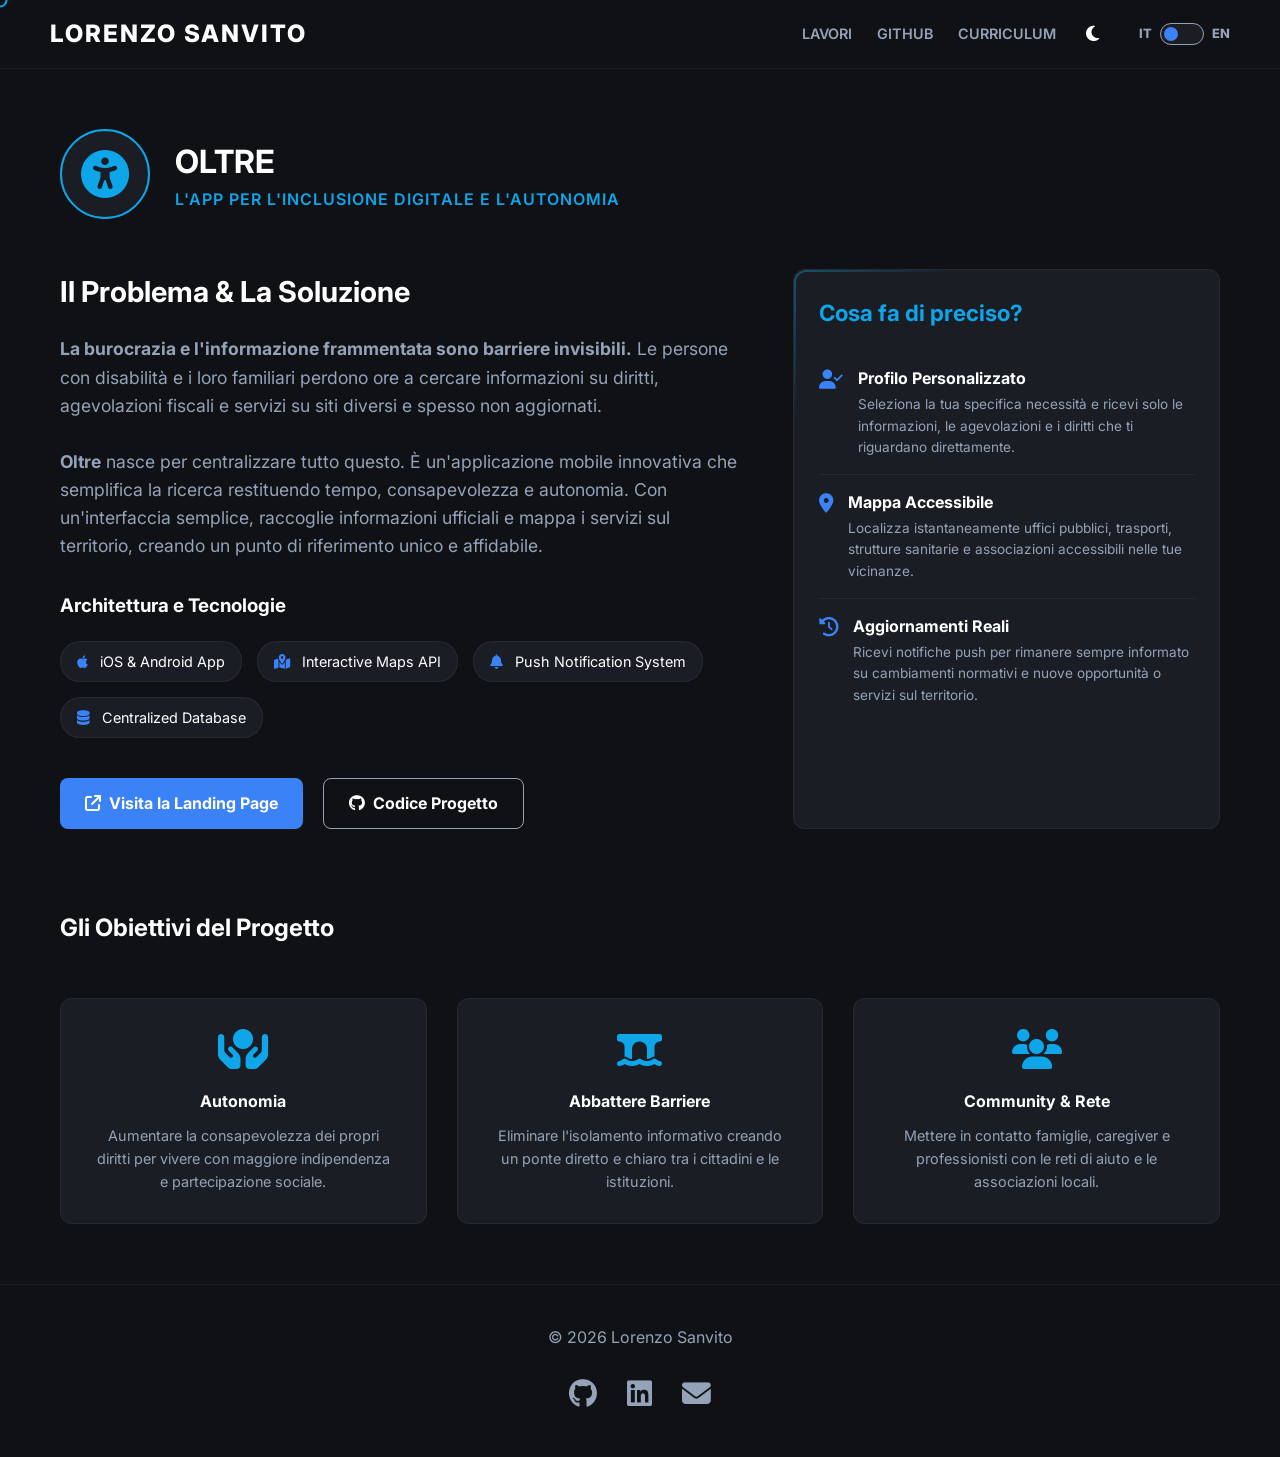
==== commit 57118ca1: "Add RingSync project and accessibility improvements Add new RingSync project page and assets (APK, l" ====
--- a/projects/oltre.html
+++ b/projects/oltre.html
@@ -3,27 +3,44 @@
 <head>
     <meta charset="UTF-8">
     <meta name="viewport" content="width=device-width, initial-scale=1.0">
+    <meta name="description" content="Oltre | App per l'inclusione digitale e l'autonomia. Progetto di Lorenzo Sanvito.">
     <title>Oltre | Lorenzo Sanvito</title>
     <link rel="stylesheet" href="../css/style.css">
-    <link href="https://fonts.googleapis.com/css2?family=Inter:wght@400;600;800&display=swap" rel="stylesheet">
+    <link href="https://fonts.googleapis.com/css2?family=Inter:wght@300;400;600;800&display=swap" rel="stylesheet">
     <link rel="stylesheet" href="https://cdnjs.cloudflare.com/ajax/libs/font-awesome/6.4.0/css/all.min.css">
 </head>
 <body>
 
+<div class="page-transition"></div>
+<div class="custom-cursor"></div>
+
 <header>
     <nav>
         <a href="../index.html" class="logo">LORENZO SANVITO</a>
-        <button id="menu-toggle" class="menu-btn"><i class="fa-solid fa-bars"></i></button>
+        
+        <button id="menu-toggle" class="menu-btn" aria-label="Apri o chiudi il menu di navigazione" aria-expanded="false">
+            <i class="fa-solid fa-bars" aria-hidden="true"></i>
+        </button>
+
         <ul id="nav-menu" class="nav-menu">
             <li><a href="../index.html#progetti"><span class="lang-it">Lavori</span><span class="lang-en">Work</span></a></li>
             <li><a href="https://github.com/SANVITO-LORENZO" target="_blank">GitHub</a></li>
-            <li><a href="../assets/cv-lorenzo-sanvito.pdf" target="_blank" class="cv-link"><span class="lang-it">Curriculum</span><span class="lang-en">Resume</span></a></li>
-            <li><button id="theme-toggle" class="theme-btn"><i id="theme-icon" class="fa-solid fa-moon"></i></button></li>
+            <li><a href="../assets/cv-lorenzo-sanvito.pdf" target="_blank" class="cv-link">
+                <span class="lang-it">Curriculum</span><span class="lang-en">Resume</span>
+            </a></li>
+            <li>
+                <button id="theme-toggle" class="theme-btn" aria-label="Cambia tema chiaro/scuro">
+                    <i id="theme-icon" class="fa-solid fa-moon" aria-hidden="true"></i>
+                </button>
+            </li>
             <li>
                 <div class="lang-toggle-container">
-                    <span class="lang-label">IT</span>
-                    <label class="switch"><input type="checkbox" id="lang-toggle"><span class="slider round"></span></label>
-                    <span class="lang-label">EN</span>
+                    <span class="lang-label" aria-hidden="true">IT</span>
+                    <label class="switch" aria-label="Cambia lingua tra Italiano e Inglese">
+                        <input type="checkbox" id="lang-toggle">
+                        <span class="slider round"></span>
+                    </label>
+                    <span class="lang-label" aria-hidden="true">EN</span>
                 </div>
             </li>
         </ul>
@@ -32,68 +49,108 @@
 
 <main class="project-detail reveal">
     <div class="project-title-container">
-        <div class="bot-logo-img"><i class="fa-solid fa-universal-access"></i></div>
-        <div>
-            <h1>OLTRE</h1>
-            <p class="tagline"><span class="lang-it">Inclusione digitale, un diritto, non un'utopia</span><span class="lang-en">Digital inclusion, a right, not a utopia</span></p>
+        <div class="bot-logo-img">
+            <i class="fa-solid fa-universal-access"></i>
+        </div>
+        <div class="project-title-text">
+            <h1 class="text-reveal"><span>OLTRE</span></h1>
+            <p class="tagline">L'App per l'inclusione digitale e l'autonomia</p>
         </div>
     </div>
 
     <div class="project-grid">
         <div class="project-info">
-            <h2><span class="lang-it">Oltre la disabilità</span><span class="lang-en">Beyond Disability</span></h2>
+            <h2 class="text-reveal"><span>Il Problema & La Soluzione</span></h2>
             <p>
-                <span class="lang-it">L'obiettivo è abbattere le barriere invisibili dell'informazione. Oltre trasforma il caos burocratico in un percorso chiaro, restituendo tempo e consapevolezza a chi ne ha più bisogno.</span>
-                <span class="lang-en">The goal is to break down the invisible barriers of information. Oltre transforms bureaucratic chaos into a clear path, restoring time and awareness to those who need it most.</span>
+                <span class="lang-it"><strong>La burocrazia e l'informazione frammentata sono barriere invisibili.</strong> Le persone con disabilità e i loro familiari perdono ore a cercare informazioni su diritti, agevolazioni fiscali e servizi su siti diversi e spesso non aggiornati. <br><br>
+                <strong>Oltre</strong> nasce per centralizzare tutto questo. È un'applicazione mobile innovativa che semplifica la ricerca restituendo tempo, consapevolezza e autonomia. Con un'interfaccia semplice, raccoglie informazioni ufficiali e mappa i servizi sul territorio, creando un punto di riferimento unico e affidabile.</span>
+                
+                <span class="lang-en"><strong>Bureaucracy and fragmented information are invisible barriers.</strong> People with disabilities and their families spend hours searching for information on rights, tax breaks, and services across various, often outdated, websites. <br><br>
+                <strong>Oltre</strong> was created to centralize all this. It's an innovative mobile application that simplifies research, restoring time, awareness, and autonomy. With a simple interface, it gathers official information and maps local services, creating a single, reliable point of reference.</span>
             </p>
 
-            <h2 style="margin-top: 40px;"><span class="lang-it">Perché Oltre?</span><span class="lang-en">Why Oltre?</span></h2>
-            <p>
-                <span class="lang-it">Oggi trovare informazioni affidabili richiede ore di ricerca. Oltre centralizza i contenuti ufficiali, dai benefici economici ai supporti sanitari, garantendo aggiornamenti costanti e affidabilità totale.</span>
-                <span class="lang-en">Today, finding reliable information requires hours of research. Oltre centralizes official content, from economic benefits to healthcare support, ensuring constant updates and total reliability.</span>
-            </p>
-
-            <h2 style="margin-top: 50px;"><span class="lang-it">I Fondatori</span><span class="lang-en">The Founders</span></h2>
-            <div style="display: grid; grid-template-columns: repeat(auto-fit, minmax(200px, 1fr)); gap: 20px; margin-top: 20px;">
-                <div class="sidebar-box" style="text-align: center;">
-                    <strong>Lorenzo Sanvito</strong>
-                    <p style="font-size: 0.8rem; color: var(--accent);">CO-FOUNDER & DEVELOPER</p>
-                </div>
-                <div class="sidebar-box" style="text-align: center;">
-                    <strong>Andrea Novati</strong>
-                    <p style="font-size: 0.8rem; color: var(--accent);">CO-FOUNDER & LEAD DESIGNER</p>
-                </div>
-                <div class="sidebar-box" style="text-align: center;">
-                    <strong>Nicolò Grisoni</strong>
-                    <p style="font-size: 0.8rem; color: var(--accent);">CO-FOUNDER & RESEARCHER</p>
-                </div>
+            <div class="tech-stack">
+                <h3>Architettura e Tecnologie</h3>
+                <ul>
+                    <li><i class="fa-brands fa-apple"></i> iOS & Android App</li>
+                    <li><i class="fa-solid fa-map-location-dot"></i> Interactive Maps API</li>
+                    <li><i class="fa-solid fa-bell"></i> Push Notification System</li>
+                    <li><i class="fa-solid fa-database"></i> Centralized Database</li>
+                </ul>
             </div>
 
-            <div class="project-buttons" style="margin-top: 40px;">
-                <a href="https://sanvito-lorenzo.github.io/oltre/" target="_blank" class="btn-neon"><span class="lang-it">Sito Web</span><span class="lang-en">Website</span></a>
-                <a href="https://github.com/SANVITO-LORENZO/oltre" target="_blank" class="btn-outline">GitHub</a>
+            <div class="project-buttons">
+                <a href="https://sanvito-lorenzo.github.io/oltre/" target="_blank" class="btn-neon">
+                    <i class="fa-solid fa-arrow-up-right-from-square"></i> Visita la Landing Page
+                </a>
+                <a href="https://github.com/SANVITO-LORENZO/oltre" target="_blank" class="btn-outline">
+                    <i class="fa-brands fa-github"></i> Codice Progetto
+                </a>
             </div>
         </div>
 
         <div class="sidebar-box">
-            <h3><span class="lang-it">Cosa ottieni</span><span class="lang-en">What you get</span></h3>
+            <h3>Cosa fa di preciso?</h3>
+            
             <div class="sidebar-feature">
-                <i class="fa-solid fa-user-gear"></i>
-                <div><strong>Profilo</strong><p>Info filtrate in base alla disabilità.</p></div>
+                <i class="fa-solid fa-user-check"></i>
+                <div>
+                    <strong>Profilo Personalizzato</strong>
+                    <p>Seleziona la tua specifica necessità e ricevi solo le informazioni, le agevolazioni e i diritti che ti riguardano direttamente.</p>
+                </div>
             </div>
+            
             <div class="sidebar-feature">
-                <i class="fa-solid fa-map-marked-alt"></i>
-                <div><strong>Mappa</strong><p>Localizzazione uffici accessibili.</p></div>
+                <i class="fa-solid fa-location-dot"></i>
+                <div>
+                    <strong>Mappa Accessibile</strong>
+                    <p>Localizza istantaneamente uffici pubblici, trasporti, strutture sanitarie e associazioni accessibili nelle tue vicinanze.</p>
+                </div>
             </div>
+
             <div class="sidebar-feature">
-                <i class="fa-solid fa-bell"></i>
-                <div><strong>Notifiche</strong><p>Aggiornamenti su agevolazioni e nuove normative.</p></div>
+                <i class="fa-solid fa-clock-rotate-left"></i>
+                <div>
+                    <strong>Aggiornamenti Reali</strong>
+                    <p>Ricevi notifiche push per rimanere sempre informato su cambiamenti normativi e nuove opportunità o servizi sul territorio.</p>
+                </div>
+            </div>
+        </div>
+    </div>
+
+    <div class="features-section" style="margin-top: 40px;">
+        <h2 class="text-reveal"><span>Gli Obiettivi del Progetto</span></h2>
+        <div class="features-grid">
+            <div class="feature-item">
+                <i class="fa-solid fa-hands-holding-circle"></i>
+                <h4>Autonomia</h4>
+                <p>Aumentare la consapevolezza dei propri diritti per vivere con maggiore indipendenza e partecipazione sociale.</p>
+            </div>
+            <div class="feature-item">
+                <i class="fa-solid fa-bridge-water"></i>
+                <h4>Abbattere Barriere</h4>
+                <p>Eliminare l'isolamento informativo creando un ponte diretto e chiaro tra i cittadini e le istituzioni.</p>
+            </div>
+            <div class="feature-item">
+                <i class="fa-solid fa-users"></i>
+                <h4>Community & Rete</h4>
+                <p>Mettere in contatto famiglie, caregiver e professionisti con le reti di aiuto e le associazioni locali.</p>
             </div>
         </div>
     </div>
 </main>
 
+<footer id="contatti">
+    <div class="footer-content">
+        <p>© 2026 Lorenzo Sanvito</p>
+        <div class="social-links">
+            <a href="https://github.com/SANVITO-LORENZO" target="_blank"><i class="fa-brands fa-github"></i></a>
+            <a href="https://www.linkedin.com/in/lorenzo-sanvito/" target="_blank"><i class="fa-brands fa-linkedin"></i></a>
+            <a href="mailto:lorisanvi2000@gmail.com"><i class="fa-solid fa-envelope"></i></a>
+        </div>
+    </div>
+</footer>
+
 <script src="../js/script.js"></script>
 </body>
-</html>
-
+</html>
--- a/css/style.css
+++ b/css/style.css
@@ -20,30 +20,126 @@
     --border-color: rgba(0,0,0,0.1);
 }
 
-* { margin: 0; padding: 0; box-sizing: border-box; font-family: 'Inter', sans-serif; }
+/* =========================================
+   RESET E CUSTOM SCROLLBAR
+   ========================================= */
+* { 
+    margin: 0; 
+    padding: 0; 
+    box-sizing: border-box; 
+    font-family: 'Inter', sans-serif; 
+}
+
+/* Scrollbar per Chrome, Edge, Safari */
+::-webkit-scrollbar {
+    width: 12px;
+}
+::-webkit-scrollbar-track {
+    background: var(--bg-dark); 
+}
+::-webkit-scrollbar-thumb {
+    background-color: var(--neon-glow); 
+    border-radius: 10px;
+    border: 3px solid var(--bg-dark);
+}
+::-webkit-scrollbar-thumb:hover {
+    background-color: var(--accent); 
+}
+
+/* =========================================
+   ACCESSIBILITY (Screen Reader Only)
+   ========================================= */
+.sr-only {
+    position: absolute;
+    width: 1px;
+    height: 1px;
+    padding: 0;
+    margin: -1px;
+    overflow: hidden;
+    clip: rect(0, 0, 0, 0);
+    white-space: nowrap;
+    border: 0;
+}
+
+/* Applica il cursore invisibile SOLO se si usa un mouse vero */
+@media (pointer: fine) {
+    * { cursor: none; }
+}
+
+/* Nasconde il nostro cursore azzurro su tablet e smartphone (touch) */
+@media (pointer: coarse), (hover: none) {
+    .custom-cursor { display: none !important; }
+    * { cursor: auto !important; }
+}
 
 html, body { overflow-x: hidden; position: relative; width: 100%; scroll-behavior: smooth; }
 
 body { background-color: var(--bg-dark); color: var(--text-main); line-height: 1.6; transition: background-color 0.3s, color 0.3s; }
 
+/* =========================================
+   SCROLL PROGRESS BAR
+   ========================================= */
+.scroll-progress {
+    position: fixed; top: 0; left: 0; width: 0%; height: 6px;
+    background: var(--neon-glow); box-shadow: 0 0 15px var(--neon-glow);
+    z-index: 10000; transition: width 0.1s ease-out; pointer-events: none;
+}
+
+/* =========================================
+   PAGE TRANSITION (Tendina)
+   ========================================= */
+.page-transition {
+    position: fixed; top: 0; left: 0; width: 100vw; height: 100vh;
+    background-color: var(--bg-dark); z-index: 9999;
+    transition: transform 0.6s cubic-bezier(0.77, 0, 0.175, 1);
+    transform: translateY(0); pointer-events: none;
+    border-bottom: 5px solid var(--neon-glow);
+}
+.page-transition.is-active { transform: translateY(-100%); }
+
+/* =========================================
+   CUSTOM CURSOR
+   ========================================= */
+.custom-cursor {
+    position: fixed; top: 0; left: 0; width: 15px; height: 15px;
+    border: 2px solid var(--neon-glow); border-radius: 50%;
+    pointer-events: none; z-index: 9999;
+    transform: translate(-50%, -50%); transition: width 0.2s, height 0.2s, background-color 0.2s;
+}
+.custom-cursor.hover { width: 45px; height: 45px; background-color: rgba(14, 165, 233, 0.15); border-width: 1px; }
+
+/* =========================================
+   TEXT REVEAL CINEMATICO
+   ========================================= */
+.text-reveal { overflow: hidden; display: inline-block; vertical-align: bottom; }
+.text-reveal > span { display: inline-block; transform: translateY(100%); transition: transform 0.8s cubic-bezier(0.25, 1, 0.5, 1); }
+.text-reveal.active > span { transform: translateY(0); }
+
+/* =========================================
+   HEADER & NAVBAR
+   ========================================= */
 header { width: 100%; padding: 15px 50px; background-color: var(--bg-dark); position: sticky; top: 0; z-index: 1000; border-bottom: 1px solid var(--border-color); transition: background-color 0.3s; }
 nav { display: flex; justify-content: space-between; align-items: center; max-width: 1200px; margin: 0 auto; }
 .nav-menu { display: flex; align-items: center; gap: 25px; list-style: none; }
 .logo { font-size: 1.5rem; font-weight: 800; color: var(--text-main); text-decoration: none; letter-spacing: 2px; transition: 0.3s; }
 .logo:hover { text-shadow: 0 0 10px var(--neon-glow); }
-
 .nav-menu a { color: var(--text-muted); text-decoration: none; font-weight: 600; font-size: 0.9rem; text-transform: uppercase; transition: 0.3s; }
 .nav-menu a:hover { color: var(--text-main); text-shadow: 0 0 8px var(--neon-glow); }
-
-.theme-btn, .menu-btn { background: none; border: none; color: var(--text-main); font-size: 1.1rem; cursor: pointer; display: flex; align-items: center; padding: 5px; transition: 0.3s; }
+.theme-btn, .menu-btn { background: none; border: none; color: var(--text-main); font-size: 1.1rem; display: flex; align-items: center; padding: 5px; transition: 0.3s; }
 .menu-btn { display: none; }
 .theme-btn:hover { transform: scale(1.1); color: var(--neon-glow); }
 
-.intro { max-width: 1200px; margin: 100px auto 60px; padding: 0 20px; }
-.intro h2 { font-size: 3.5rem; font-weight: 800; margin-bottom: 15px; line-height: 1.1; }
-.intro p { font-size: 1.25rem; color: var(--text-muted); max-width: 700px; margin-bottom: 30px; }
-
-.hero-btns { display: flex; gap: 20px; }
+/* HERO SECTION & PARTICLES */
+.intro { max-width: 1200px; margin: 100px auto 60px; padding: 0 20px; position: relative; z-index: 1; }
+#particles-js { position: absolute; top: -100px; left: 0; width: 100%; height: 150%; z-index: -1; pointer-events: none; }
+
+.intro h2 { font-size: 3.5rem; font-weight: 800; margin-bottom: 15px; line-height: 1.1; position: relative; min-height: 110px; }
+.intro h2::after { content: '|'; color: var(--neon-glow); animation: blink 1s step-end infinite; }
+@keyframes blink { 50% { opacity: 0; } }
+
+.intro p { font-size: 1.25rem; color: var(--text-muted); max-width: 700px; margin-bottom: 30px; position: relative; }
+
+.hero-btns { display: flex; gap: 20px; position: relative; }
 .btn-primary { background: var(--accent); color: white; padding: 14px 28px; border-radius: 8px; text-decoration: none; font-weight: 700; transition: 0.3s; box-shadow: 0 4px 15px rgba(59, 130, 246, 0.3); }
 .btn-primary:hover { transform: translateY(-2px); box-shadow: 0 6px 20px var(--neon-glow); }
 .btn-secondary { border: 1px solid var(--border-color); color: var(--text-main); padding: 14px 28px; border-radius: 8px; text-decoration: none; font-weight: 700; transition: 0.3s; }
@@ -54,16 +150,40 @@
 .about-text h3 { font-size: 2rem; margin-bottom: 20px; }
 .about-text p { color: var(--text-muted); font-size: 1.1rem; margin-bottom: 20px; }
 
+.timeline-section { max-width: 800px; margin: 100px auto; padding: 0 20px; }
+.timeline-section h3 { font-size: 2rem; margin-bottom: 40px; text-align: center; }
+.timeline { position: relative; border-left: 2px solid var(--border-color); margin-left: 20px; padding-left: 30px; }
+.timeline-item { margin-bottom: 40px; position: relative; }
+.timeline-item::before { content: ''; position: absolute; left: -37px; top: 0; width: 12px; height: 12px; background: var(--accent); border-radius: 50%; box-shadow: 0 0 10px var(--neon-glow); }
+.timeline-date { font-size: 0.9rem; color: var(--neon-glow); font-weight: 800; margin-bottom: 5px; }
+.timeline-item h4 { font-size: 1.2rem; margin-bottom: 5px; color: var(--text-main); }
+.timeline-company { font-weight: 600; color: var(--text-muted); margin-bottom: 10px; font-size: 0.95rem; }
+.timeline-item p { color: var(--text-muted); font-size: 0.95rem; }
+
 #progetti { max-width: 1200px; margin: 0 auto 100px; padding: 0 20px; }
 .grid-container { display: grid; grid-template-columns: repeat(3, 1fr); gap: 30px; }
 
-.card { background-color: var(--card-bg); border-radius: 12px; overflow: hidden; text-decoration: none; color: var(--text-main); border: 1px solid var(--border-color); transition: 0.3s; }
-.card:hover { transform: translateY(-8px); border-color: var(--neon-glow); }
-
-.card-image { height: 180px; background-color: var(--card-img-bg); display: flex; justify-content: center; align-items: center; transition: 0.3s; }
+.glow-card {
+    background-color: var(--card-bg); border-radius: 12px; overflow: hidden; text-decoration: none; color: var(--text-main); 
+    border: 1px solid var(--border-color); transition: border-color 0.3s; transform-style: preserve-3d;
+    position: relative; 
+}
+.glow-card::before, .sidebar-box::before {
+    content: ""; position: absolute; top: 0; left: 0; right: 0; bottom: 0;
+    border-radius: inherit; padding: 2px;
+    background: radial-gradient(400px circle at var(--mouse-x, 0) var(--mouse-y, 0), rgba(14, 165, 233, 0.4), transparent 40%);
+    -webkit-mask: linear-gradient(#fff 0 0) content-box, linear-gradient(#fff 0 0);
+    -webkit-mask-composite: xor;
+    mask: linear-gradient(#fff 0 0) content-box, linear-gradient(#fff 0 0);
+    mask-composite: exclude;
+    pointer-events: none; z-index: 10;
+}
+.glow-card:hover { border-color: transparent; }
+
+.card-image { height: 180px; background-color: var(--card-img-bg); display: flex; justify-content: center; align-items: center; transition: 0.3s; transform: translateZ(30px); }
 .placeholder-icon { font-size: 3rem; color: var(--accent); transition: 0.3s; }
-.card:hover .placeholder-icon { transform: scale(1.1); color: var(--neon-glow); }
-.card-content { padding: 20px; }
+.glow-card:hover .placeholder-icon { color: var(--neon-glow); transform: scale(1.1); }
+.card-content { padding: 20px; transform: translateZ(20px); }
 .card-content h3 { font-size: 1.2rem; margin-bottom: 8px; }
 .card-content p { color: var(--text-muted); font-size: 0.9rem; margin-bottom: 15px; }
 
@@ -76,7 +196,6 @@
 .reveal { opacity: 0; transform: translateY(30px); transition: all 0.8s ease-out; }
 .reveal.active { opacity: 1; transform: translateY(0); }
 
-/* PROJECT DETTAGLIO E SIDEBAR */
 .project-detail { max-width: 1200px; margin: 60px auto; padding: 0 20px; }
 .project-title-container { display: flex; align-items: center; gap: 25px; margin-bottom: 50px; }
 .bot-logo-img { width: 90px; height: 90px; border-radius: 50%; border: 2px solid var(--neon-glow); background: var(--card-bg); display: flex; justify-content: center; align-items: center; font-size: 3rem; color: var(--neon-glow); flex-shrink: 0; object-fit: cover; }
@@ -96,7 +215,7 @@
 .btn-outline { border: 1px solid var(--text-muted); color: var(--text-main); padding: 12px 25px; border-radius: 8px; text-decoration: none; font-weight: 700; transition: 0.3s; display: inline-flex; align-items: center; gap: 8px; }
 .btn-outline:hover { border-color: var(--text-main); background: rgba(128,128,128,0.1); }
 
-.sidebar-box { background: var(--card-bg); padding: 25px; border-radius: 12px; border: 1px solid var(--border-color); }
+.sidebar-box { background: var(--card-bg); padding: 25px; border-radius: 12px; border: 1px solid var(--border-color); position: relative; }
 .sidebar-box h3 { color: var(--neon-glow); margin-bottom: 20px; font-size: 1.4rem; }
 .sidebar-feature { display: flex; gap: 15px; padding: 15px 0; border-bottom: 1px solid var(--border-color); text-align: left; }
 .sidebar-feature:last-child { border-bottom: none; padding-bottom: 0; }
@@ -147,12 +266,12 @@
     .grid-container, .about-grid, .project-grid { grid-template-columns: 1fr; }
     .intro { margin-top: 40px; text-align: center; }
     .hero-btns { justify-content: center; flex-direction: column; }
-    .intro h2 { font-size: 2.2rem; }
+    .intro h2 { font-size: 2.2rem; min-height: 80px; }
     .project-title-container { flex-direction: column; text-align: center; gap: 15px; margin-bottom: 40px; }
     .project-info h1, .project-info h2, .project-info p { text-align: center; }
     .tech-stack h3 { text-align: center; }
     .tech-stack ul { justify-content: center; } 
     .project-buttons { flex-direction: column; gap: 15px; width: 100%; }
     .btn-neon, .btn-outline { width: 100%; justify-content: center; }
-                    }
-
+    .timeline-section h3 { text-align: left; }
+}
